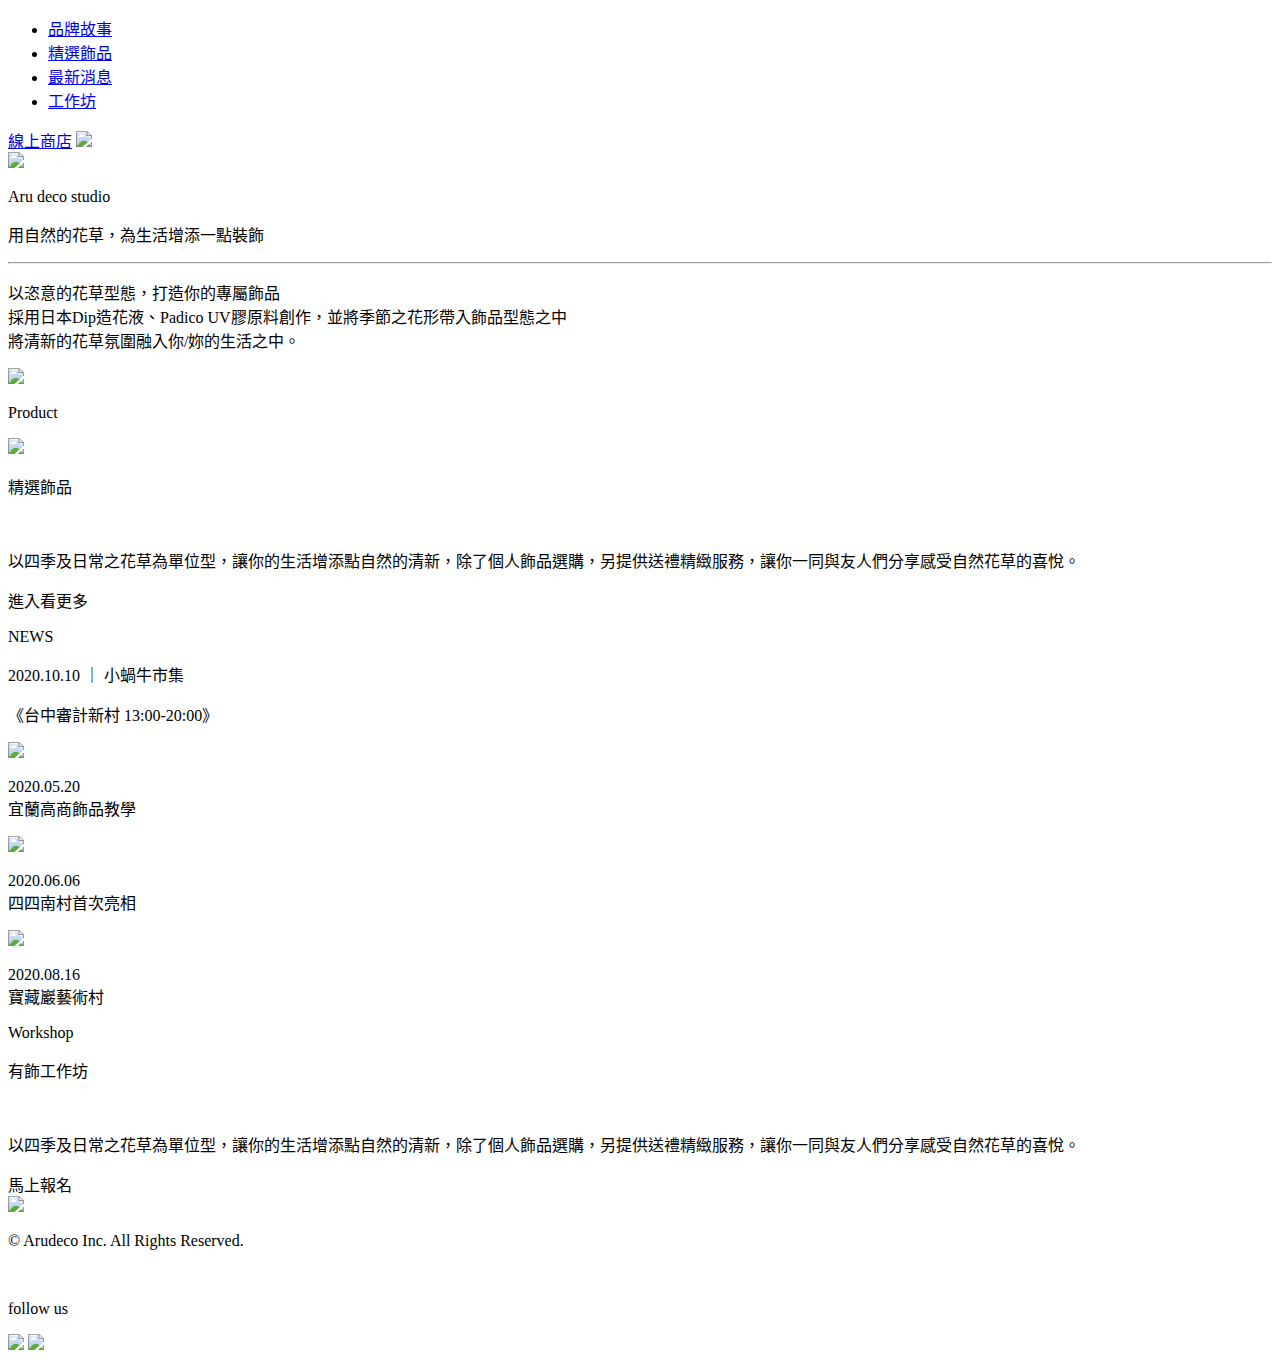
==== index.html @ e55f4a99 "123" ====
<!DOCTYPE html>
<html lang="zh-TW">
<head>
	<meta charset="UTF-8">
	<title>有飾:Arudeco</title>
	<link rel="stylesheet" href="./css/index.css">
</head>
<body>
	<header class="header">
		<div class="parent_block">
		  	<nav class="nav_left">
		        <ul class="nav_list1">
		          <li><a href="./index.html">品牌故事</a></li>
		          <li><a href="#">精選飾品</a></li>
				  <li><a href="./news.html">最新消息</a></li>
		          <li><a href="./workshop.html">工作坊</a></li>  
		        </ul>
		    </nav>

		    <div class="nav2">
		    	<a class="online_shop" href="https://shopee.tw/arudecostudio?categoryId=2580&itemId=5436635589" target="_blank">線上商店</a>

		    	<a href="https://www.instagram.com/aru_deco/?hl=zh-tw" target="_blank" class="ig_logo"><img src="./img/ig_logo.svg"></a>
		    </div>
		</div>

	</header>

	<a href="./index.html" class="logo_img"><img src="./img/logo.svg"></a>


	<main class="container">


		<div class="brandstory">
			<p class="title1">Aru deco studio</p>
			<p class="slogan">用自然的花草，為生活增添一點裝飾</p>
			<hr class="btmline">
			<p class="descript">以恣意的花草型態，打造你的專屬飾品<br>採用日本Dip造花液、Padico UV膠原料創作，並將季節之花形帶入飾品型態之中<br>
			將清新的花草氛圍融入你/妳的生活之中。</p>
		</div>

		<div class="index_img_block">
	    	 <img src="./img/index_img.jpg">
	    </div>


	    <div class="Product">
	        <p class="title2">Product</p>

	        <div class="Product_container">

		        <a href="#" class="Product_img"><img src="./img/Product_img.jpg"></a>
		        
		        <div class="title2_descript">

		        	<div class="title2_descript-1">
			        	<p >精選飾品</p>
			            <img src="./img/titleimg.svg" alt="">
			        </div>

		        	<p class="title2_descript-2">以四季及日常之花草為單位型，讓你的生活增添點自然的清新，除了個人飾品選購，另提供送禮精緻服務，讓你一同與友人們分享感受自然花草的喜悅。</p>
		        	<span class="btn">進入看更多</span>
		        </div>

		    </div>

		</div>

        <div class="NEWS">
	    	<p class="title3">NEWS</p>
	    	<div class="market_info">
	    		<p class="market_info-1">2020.10.10 ｜ 小蝸牛市集</p>
	    		<p class="market_info-2">《台中審計新村  13:00-20:00》</p>
	    	</div>
	    	<div class="card_content">

		    	<div class="card_img1">
		    		<a href="#">
		    			<img src="./img/card_img1.jpg">
		    		</a>
		    		<p>2020.05.20<br>宜蘭高商飾品教學</p>
		    	</div>

		    	<div class="card_img1">
		    		<a href="#">
		    			<img src="./img/card_img2.jpg">
		    		</a>
		    		<p>2020.06.06<br>四四南村首次亮相</p>
		    	</div>

		    	<div class="card_img1">
		    		<a href="#">
		    			<img src="./img/card_img3.jpg">
		    		</a>
		    		<p>2020.08.16<br>寶藏巖藝術村</p>
		    	</div>

		    </div>
	    </div>

	    <div class="Workshop">
	        <p class="title4">Workshop</p>

	        <div class="Workshop_container">

		        <div class="title2_descript">

		        	<div class="title2_descript-1">
			        	<p >有飾工作坊</p>
			            <img src="./img/titleimg.svg" alt="">
			        </div>

		        	<p class="title2_descript-2">以四季及日常之花草為單位型，讓你的生活增添點自然的清新，除了個人飾品選購，另提供送禮精緻服務，讓你一同與友人們分享感受自然花草的喜悅。</p>
		        	<span class="btn">馬上報名</span>
		        </div>

		        <a href="#" class="Workshop_img"><img src="./img/Workshop_img.jpg"></a>

		    </div>

		</div>	 




	</main>
	<footer class="footer">
		<div class="footer_item">
			<p class="cc">© Arudeco Inc. All Rights Reserved.</p>
			<img class="footer_logo" src="./img/footer_logo.svg" alt="">
			<div class="follow_us">
				<p>follow us</p>
	    		<a href="https://www.facebook.com/ARUDECO" target="_blank" class="fb_logo"><img src="./img/facebook.svg"></a>
	    		<a href="https://www.instagram.com/aru_deco/?hl=zh-tw" target="_blank" class="ig_logo"><img src="./img/ig_logo_footer.svg"></a>

			</div>


		</div>

		
	</footer>

	<script src="./js/index.js"></script>	
</body>
</html>
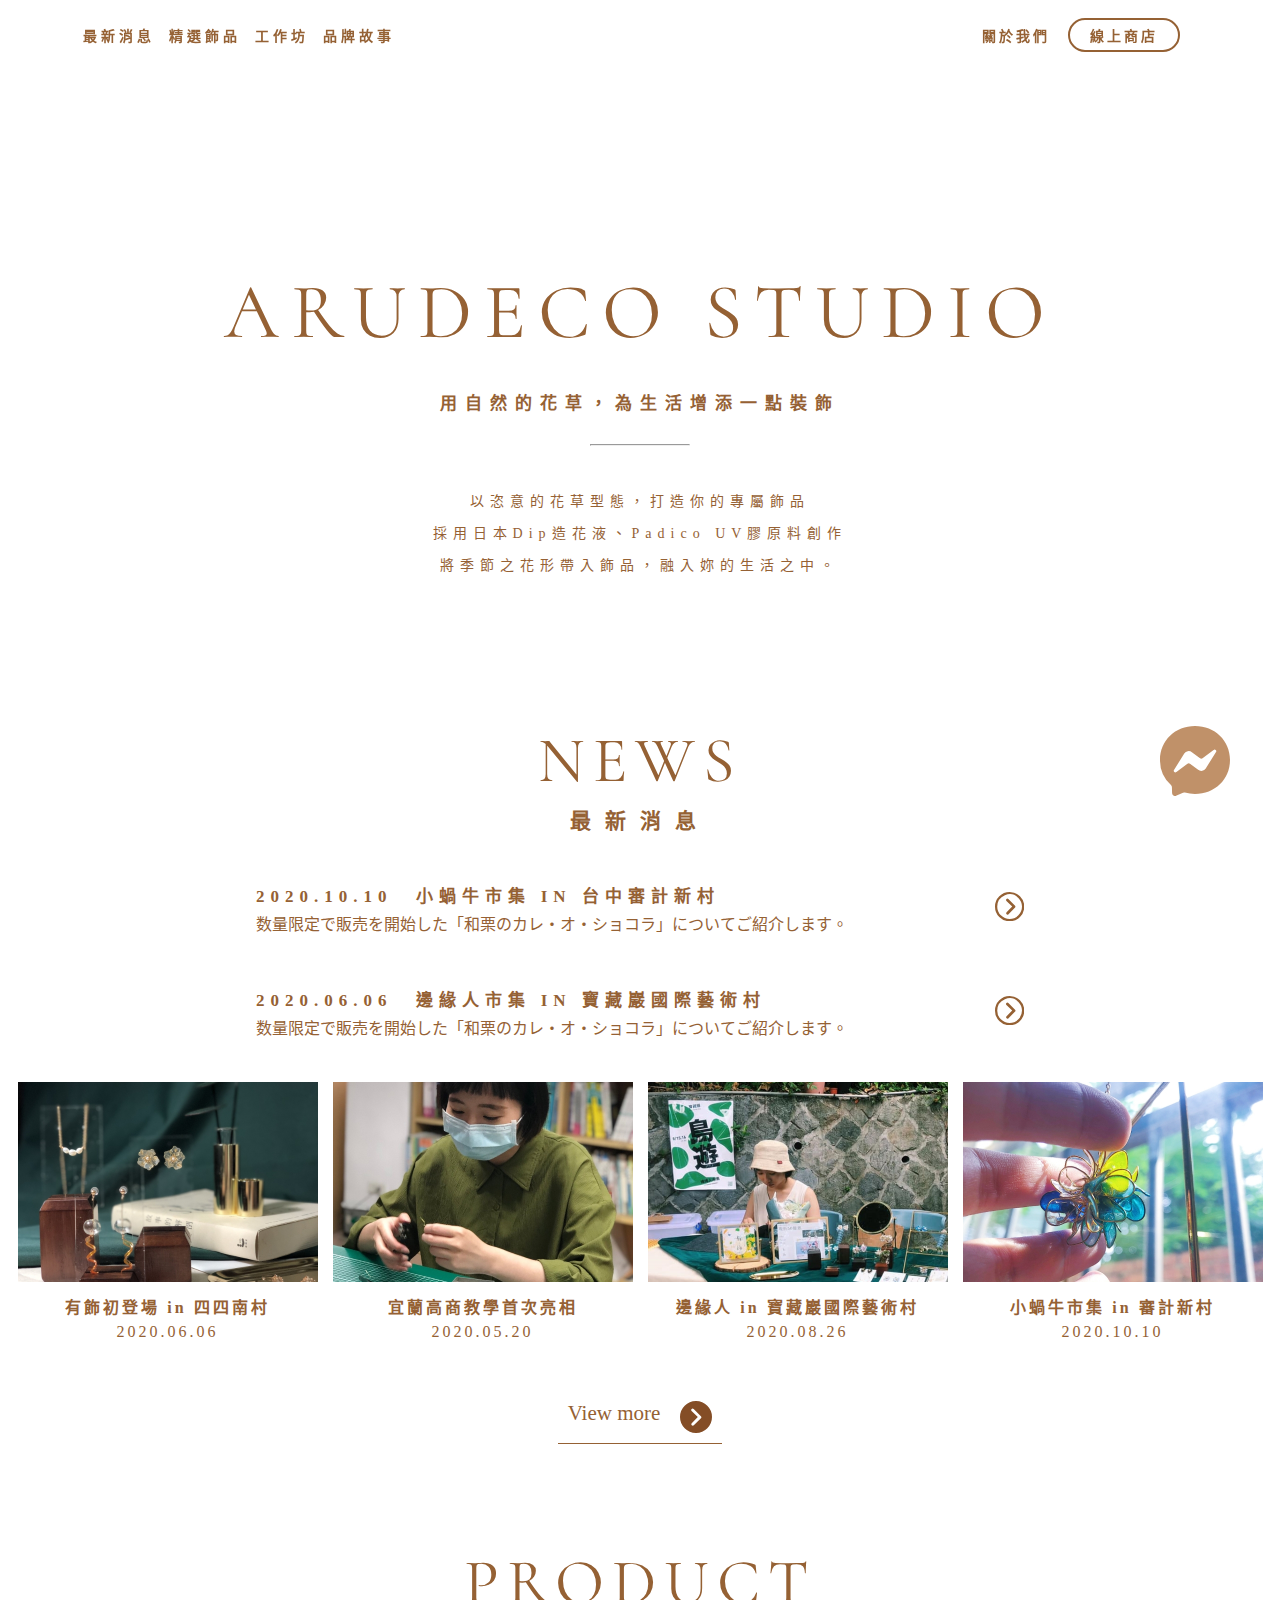
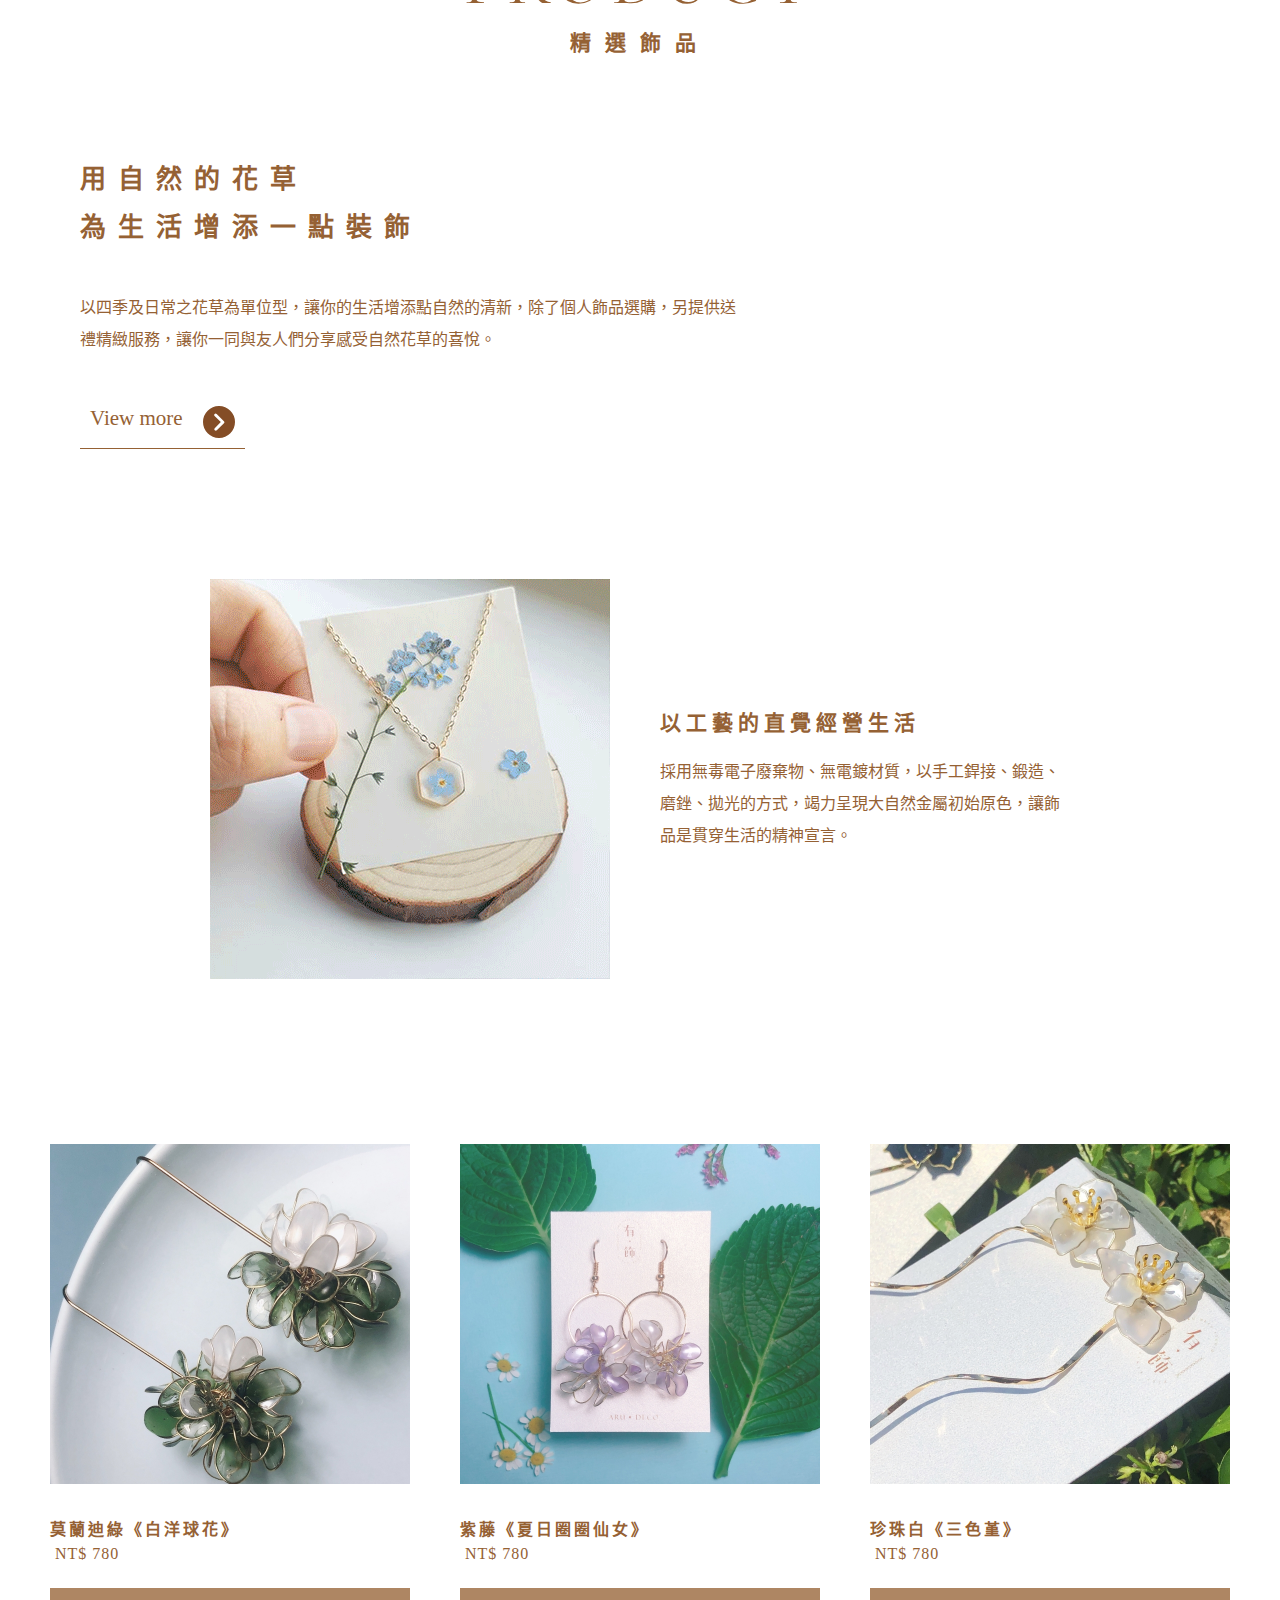
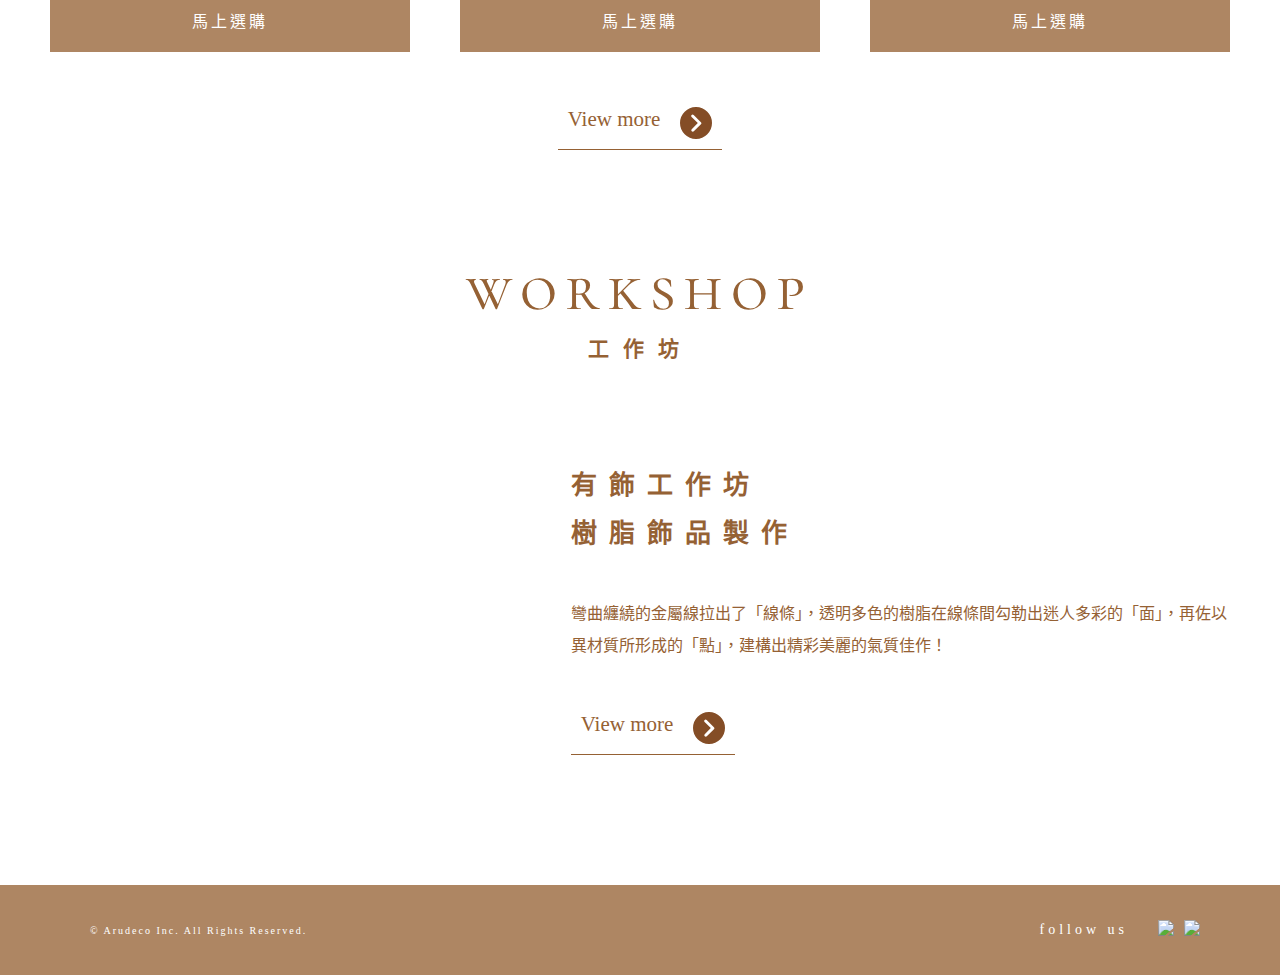
==== commit 229a35a8: "first commit" ====
--- a/index.html
+++ b/index.html
@@ -2,134 +2,272 @@
 <html lang="zh-TW">
 <head>
 	<meta charset="UTF-8">
-	<title>有飾:Arudeco</title>
+	<meta name="viewport" content="width=device-width, initial-scale=1.0">
+	<title>Arudeco: 有飾 / 讓生活多一點裝飾</title>
 	<link rel="stylesheet" href="./css/index.css">
+	<link href="https://fonts.googleapis.com/css2?family=Cormorant+Unicase:wght@400;500&display=swap" rel="stylesheet">
+	<script src="http://ajax.googleapis.com/ajax/libs/jquery/1.10.2/jquery.min.js"></script>
+	<!-- <script src="./js/index.js"></script> -->
 </head>
+
 <body>
 	<header class="header">
-		<div class="parent_block">
-		  	<nav class="nav_left">
-		        <ul class="nav_list1">
-		          <li><a href="./index.html">品牌故事</a></li>
-		          <li><a href="#">精選飾品</a></li>
-				  <li><a href="./news.html">最新消息</a></li>
-		          <li><a href="./workshop.html">工作坊</a></li>  
-		        </ul>
-		    </nav>
-
-		    <div class="nav2">
-		    	<a class="online_shop" href="https://shopee.tw/arudecostudio?categoryId=2580&itemId=5436635589" target="_blank">線上商店</a>
-
-		    	<a href="https://www.instagram.com/aru_deco/?hl=zh-tw" target="_blank" class="ig_logo"><img src="./img/ig_logo.svg"></a>
-		    </div>
-		</div>
+		<nav class="nav_list">
+			<a href="#" class="showmenu">menu</a>
+
+			<ul class="nav_left">
+				<li>
+					<a class="news" href="./html/news.html">最新消息</a>
+				</li>
+
+				<li>
+
+					<div class="jewelry_list">
+						<a href="./html/jewelry.html">精選飾品</a>
+						<ul class="jewelry_list_option">
+							<li><a href="./html/drop_earrings.html">垂墜系列</a></li>
+							<hr>
+							<li><a href="./html/earrings.html">貼耳系列</a></li>
+							<hr>
+							<li><a href="/html/pierce.html">夾式耳環</a></li>	
+						</ul>
+					</div>
+				</li>
+
+				<li>
+					<a class="workshop" href="./html/workshop.html">工作坊</a>
+				</li>
+
+				<li>
+					<a class="brandstory" href="./html/brandstory.html">品牌故事</a>
+				</li>
+			</ul>
+
+			<ul class="menu">
+				<li><a href="./html/news.html">最新消息</a></li>
+				<li><a href="./html/jewelry.html">精選飾品</a></li>
+				<li><a href="./html/workshop.html">工作坊</a></li>
+				<li><a href="./html/brandstory.html">品牌故事</a></li>
+				<li><a href="./html/aboutus.html">關於我們</a></li>
+				<li class="menu_onlineshop"><a class="menu_onlineshop" href="https://shopee.tw/arudecostudio?categoryId=2580&itemId=5436635589">線上商店</a></li>
+			</ul>
+
+			<ul class="nav_right">
+				<li><a class="about_us" href="./html/aboutus.html">關於我們</a></li>
+				<li><a class="online_shop" href="https://shopee.tw/arudecostudio?categoryId=2580&itemId=5436635589">線上商店</a></li>
+				<li><a class="header_ig_logo" href="https://www.instagram.com/aru_deco/?hl=zh-tw"><img src="./img/ig_logo.svg" alt=""></a></li>
+			</ul>
+
+		</nav>
 
 	</header>
 
-	<a href="./index.html" class="logo_img"><img src="./img/logo.svg"></a>
-
-
-	<main class="container">
-
-
-		<div class="brandstory">
-			<p class="title1">Aru deco studio</p>
-			<p class="slogan">用自然的花草，為生活增添一點裝飾</p>
-			<hr class="btmline">
-			<p class="descript">以恣意的花草型態，打造你的專屬飾品<br>採用日本Dip造花液、Padico UV膠原料創作，並將季節之花形帶入飾品型態之中<br>
-			將清新的花草氛圍融入你/妳的生活之中。</p>
-		</div>
-
-		<div class="index_img_block">
-	    	 <img src="./img/index_img.jpg">
-	    </div>
-
-
-	    <div class="Product">
-	        <p class="title2">Product</p>
-
-	        <div class="Product_container">
-
-		        <a href="#" class="Product_img"><img src="./img/Product_img.jpg"></a>
-		        
-		        <div class="title2_descript">
-
-		        	<div class="title2_descript-1">
-			        	<p >精選飾品</p>
-			            <img src="./img/titleimg.svg" alt="">
-			        </div>
-
-		        	<p class="title2_descript-2">以四季及日常之花草為單位型，讓你的生活增添點自然的清新，除了個人飾品選購，另提供送禮精緻服務，讓你一同與友人們分享感受自然花草的喜悅。</p>
-		        	<span class="btn">進入看更多</span>
-		        </div>
-
-		    </div>
-
-		</div>
-
-        <div class="NEWS">
-	    	<p class="title3">NEWS</p>
-	    	<div class="market_info">
-	    		<p class="market_info-1">2020.10.10 ｜ 小蝸牛市集</p>
-	    		<p class="market_info-2">《台中審計新村  13:00-20:00》</p>
-	    	</div>
-	    	<div class="card_content">
-
-		    	<div class="card_img1">
-		    		<a href="#">
-		    			<img src="./img/card_img1.jpg">
-		    		</a>
-		    		<p>2020.05.20<br>宜蘭高商飾品教學</p>
-		    	</div>
-
-		    	<div class="card_img1">
-		    		<a href="#">
-		    			<img src="./img/card_img2.jpg">
-		    		</a>
-		    		<p>2020.06.06<br>四四南村首次亮相</p>
-		    	</div>
-
-		    	<div class="card_img1">
-		    		<a href="#">
-		    			<img src="./img/card_img3.jpg">
-		    		</a>
-		    		<p>2020.08.16<br>寶藏巖藝術村</p>
-		    	</div>
-
-		    </div>
-	    </div>
-
-	    <div class="Workshop">
-	        <p class="title4">Workshop</p>
-
-	        <div class="Workshop_container">
-
-		        <div class="title2_descript">
-
-		        	<div class="title2_descript-1">
-			        	<p >有飾工作坊</p>
-			            <img src="./img/titleimg.svg" alt="">
-			        </div>
-
-		        	<p class="title2_descript-2">以四季及日常之花草為單位型，讓你的生活增添點自然的清新，除了個人飾品選購，另提供送禮精緻服務，讓你一同與友人們分享感受自然花草的喜悅。</p>
-		        	<span class="btn">馬上報名</span>
-		        </div>
-
-		        <a href="#" class="Workshop_img"><img src="./img/Workshop_img.jpg"></a>
-
-		    </div>
-
-		</div>	 
-
-
-
-
+	<a class="index_logo" href="./index.html"><img src="./img/logo.svg" alt=""></a>
+
+	<a class="messenger" href="https://m.me/ARUDECO" target="_blank"><img src="./img/messenger_icon.svg"/></a>
+	
+	<main>
+		<section class="brand_descript">
+			<h2>ARUDECO STUDIO</h2>
+			<h5>用自然的花草，為生活增添一點裝飾</h5>
+			<hr>
+			<p>以恣意的花草型態，打造你的專屬飾品<br>採用日本Dip造花液、Padico UV膠原料創作<br>將季節之花形帶入飾品，融入妳的生活之中。</p>
+			<img src="./img/index_img.jpg" alt="">
+		</section class="news_block">
+
+
+		<section class="news_block">
+			<div class="title_block">
+				<img src="./img/titleimg.svg" alt="">
+				<h2>NEWS</h2>
+				<img src="./img/titleimg.svg" alt="">
+			</div>
+			<h3>最新消息</h3>
+			<div class="news_block_descipt">
+				<div class="text_block">
+					<a href="">
+						<p class="event">2020.10.10&emsp;小蝸牛市集 IN 台中審計新村</p>
+						<p class="description">数量限定で販売を開始した「和栗のカレ・オ・ショコラ」についてご紹介します。</p><a href=""></a>
+					</a>
+				</div>
+				<a href="">
+					<img src="./img/arrow.svg" alt="">
+				</a>
+			</div>
+			<div class="news_block_descipt">
+				<div class="text_block">
+					<a href="">
+						<p class="event">2020.06.06&emsp;邊緣人市集 IN 寶藏巖國際藝術村</p>
+						<p class="description">数量限定で販売を開始した「和栗のカレ・オ・ショコラ」についてご紹介します。</p><a href=""></a>
+					</a>
+				</div>
+				<a href="">
+					<img src="./img/arrow.svg" alt="">
+				</a>
+			</div>
+
+			<div class="swiper-wrapper">
+				<div class="card">
+					<a href="">
+						<div class="card_img">
+							<img src="./img/swiper-wrapper-1@2x.jpg" alt="">
+						</div>
+						<p class="card_title">有飾初登場 in 四四南村</p>
+						<p class="date">2020.06.06</p>
+					</a>
+				</div>
+				
+				<div class="card">
+					<a href="">
+						<div class="card_img">
+							<img src="./img/swiper-wrapper-2@2x.jpg" alt="">
+						</div>
+						<p class="card_title">宜蘭高商教學首次亮相</p>
+						<p class="date">2020.05.20</p>
+					</a>
+				</div>
+				
+				<div class="card">
+         			<a href="">
+						<div class="card_img">
+							<img src="./img/swiper-wrapper-3@2x.jpg" alt="">
+						</div>
+						<p class="card_title">邊緣人 in 寶藏巖國際藝術村</p>
+						<p class="date">2020.08.26</p>
+					</a>
+				</div>
+
+				<div class="card">
+					<a href="">     
+						<div class="card_img">
+							<img src="./img/swiper-wrapper-4@2x.jpg" alt="">
+						</div>
+						<p class="card_title">小蝸牛市集 in 審計新村</p>
+						<p class="date">2020.10.10</p>
+					</a> 
+				</div>
+
+			</div>
+
+			<div class="viewmore">
+				<a  href="">View&nbsp;more</a>
+				<img src="./img/arrow – 2.svg" alt="">
+			</div>
+		</section>
+
+		<section class="product_block">
+			<div class="title_block">
+				<img src="./img/titleimg.svg" alt="">
+				<h2>PRODUCT</h2>
+				<img src="./img/titleimg.svg" alt="">
+			</div>
+			<h3>精選飾品</h3>
+			<div class="product_storyblock">
+				<div class="product_storyblock_textblock">
+					<h3>用自然的花草<br>為生活增添一點裝飾</h3>
+					<p>以四季及日常之花草為單位型，讓你的生活增添點自然的清新，除了個人飾品選購，另提供送禮精緻服務，讓你一同與友人們分享感受自然花草的喜悅。</p>
+					<div class="viewmore">
+						<a  href="">View&nbsp;more</a>
+						<img src="./img/arrow – 2.svg" alt="">
+					</div>
+				</div>
+				<img src="./img/product.gif" alt="">
+			</div>
+
+			<div class="product_descript_block">
+				<img src="./img/product2.gif" alt="">
+				<div class="product_descript_textblock">
+					<h3>以工藝的直覺經營生活</h5>
+					<p>採用無毒電子廢棄物、無電鍍材質，以手工銲接、鍛造、磨銼、拋光的方式，竭力呈現大自然金屬初始原色，讓飾品是貫穿生活的精神宣言。</p>
+				</div>
+			</div>
+
+			<div class="product_itemblock">
+				<div class="product_card">
+					<a href="">     
+						<div class="card_img">
+							<img src="./img/product_item-1@2x.jpg" alt="">
+						</div>
+
+						<div class="product_card_description">
+							<p class="card_title">莫蘭迪綠《白洋球花》</p>
+							<p class="date">NT$ 780</p>
+							<p class="buy_it" href="">馬上選購</p>
+						</div>
+
+					</a> 
+				</div>
+
+				<div class="product_card">
+					<a href="">     
+						<div class="card_img">
+							<img src="./img/product_item – 2@2x.jpg" alt="">
+						</div>
+
+						<div class="product_card_description">
+							<p class="card_title">紫藤《夏日圈圈仙女》</p>
+							<p class="date">NT$ 780</p>
+							<p class="buy_it" href="">馬上選購</p>
+						</div>
+
+					</a> 
+				</div>
+
+				<div class="product_card">
+					<a href="">     
+						<div class="card_img">
+							<img src="./img/product_item – 3@2x.jpg" alt="">
+						</div>
+
+						<div class="product_card_description">
+							<p class="card_title">珍珠白《三色堇》</p>
+							<p class="date">NT$ 780</p>
+							<p class="buy_it" href="">馬上選購</p>
+						</div>
+					</a> 
+				</div>
+
+			</div>
+
+			<div class="viewmore">
+				<a  href="">View&nbsp;more</a>
+				<img src="./img/arrow – 2.svg" alt="">
+			</div>	
+
+		</section>
+		<section class="workshop_block">
+			<div class="title_block">
+				<img src="./img/titleimg.svg" alt="">
+				<h2>workshop</h2>
+				<img src="./img/titleimg.svg" alt="">
+			</div>
+			<h3>工作坊</h3>
+
+			<div class="workshop_storyblock">
+				<img src="./img/index_workshop.gif" alt="">
+				<div class="workshop_storyblock_textblock">
+					<h3>有飾工作坊<br>樹脂飾品製作</h3>
+					<p>彎曲纏繞的金屬線拉出了「線條」，透明多色的樹脂在線條間勾勒出迷人多彩的「面」，再佐以異材質所形成的「點」，建構出精彩美麗的氣質佳作！</p>
+					<div class="viewmore">
+						<a  href="">View&nbsp;more</a>
+						<img src="./img/arrow – 2.svg" alt="">
+					</div>
+				</div>
+			</div>
+
+
+		</section>
 	</main>
+    
 	<footer class="footer">
 		<div class="footer_item">
+
 			<p class="cc">© Arudeco Inc. All Rights Reserved.</p>
+
 			<img class="footer_logo" src="./img/footer_logo.svg" alt="">
+
 			<div class="follow_us">
+
 				<p>follow us</p>
 	    		<a href="https://www.facebook.com/ARUDECO" target="_blank" class="fb_logo"><img src="./img/facebook.svg"></a>
 	    		<a href="https://www.instagram.com/aru_deco/?hl=zh-tw" target="_blank" class="ig_logo"><img src="./img/ig_logo_footer.svg"></a>
@@ -137,11 +275,16 @@
 			</div>
 
 
-		</div>
-
-		
 	</footer>
 
-	<script src="./js/index.js"></script>	
+	<script>
+        $(document).ready(function() {
+            $('.showmenu').on('click',  function(e){
+                e.preventDefault();
+                $('body').toggleClass('menu-show');
+            });
+        });
+    </script>
+	
 </body>
 </html>--- a/css/index.css
+++ b/css/index.css
@@ -0,0 +1,754 @@
+@import "./header.css";
+@import "./footer.css";
+
+*{
+    box-sizing: border-box;
+    margin: 0 auto;
+}
+
+main{
+    width: 100%;
+    /* border: 1px solid blue; */
+    text-align: center;
+
+}
+section.brand_descript{
+    /* border: 1px solid red; */
+    width: calc(100%-160px);
+    display: flex;
+    align-items: center;
+    flex-direction: column;
+    margin-top: 170px;
+    color: #956134;
+}
+
+section.brand_descript h2{
+    margin-top: 25px;
+    font-size: 78px;
+    letter-spacing: 12px;
+    font-family: 'Cormorant Unicase', serif;
+    font-weight: initial;
+    text-align: center;
+}
+
+section.brand_descript > img{
+    /* border: 1px solid blue; */
+    width: calc(100%-160px);
+    max-width: 100%;
+}
+
+section.brand_descript h5{
+    padding: 30px 5px;
+    letter-spacing: 8px;
+    font-size: 17px;
+    font-weight: bold;
+}
+
+section.brand_descript hr{
+    width: 100px;
+}
+
+section.brand_descript p{
+    text-align: center;
+    margin-top: 40px;
+    line-height: 2rem;
+    font-size: 14px;
+    letter-spacing: 6px;
+    padding-bottom: 40px;
+}
+
+/* 最新消息區 -------------------------------------------*/
+section.news_block{
+    /* border: 2px solid red; */
+    margin-top: 100px;
+    color: #956134;
+}
+
+.title_block{
+    /* border: 2px solid purple; */
+    display: flex;
+    justify-content: center;
+    color: #956134;
+    
+}
+
+.title_block h2{
+    font-size: 64px;
+    letter-spacing: 8px;
+    font-family: 'Cormorant Unicase', serif;
+    font-weight: initial;
+    margin: 0 25px 0;
+}
+
+.title_block img{
+    margin: 0px;
+}
+/* 消息事件區域------------ */
+section.news_block h3{
+    font-size: 21px;
+    letter-spacing: 14px;
+    margin: 5px 0 25px;
+}
+
+section.news_block div.news_block_descipt{
+    width: 60%;
+    display: flex;
+    align-items: center;
+    padding: 24px 0;
+}
+
+section.news_block div.news_block_descipt:hover{
+    opacity: 0.75;
+    padding-left: 20px;
+}
+
+section.news_block div.news_block_descipt a{
+    text-decoration: none;
+    color: #956134;
+    line-height: 28px;
+}
+
+section.news_block div.news_block_descipt a img{
+    margin-left: 20px;
+}
+/* 消息事件區域--文字 */
+section.news_block div.news_block_descipt .text_block{
+    text-align: left;
+    flex: 1;
+    min-width: 0;
+}
+
+section.news_block div.news_block_descipt .text_block:hover{
+    border-bottom: 1px solid #956134;
+    /* transition: all 1s ease-in-out; */
+}
+
+section.news_block div.news_block_descipt .text_block a > p.event{
+    font-size: 17px;
+    font-weight: bold;
+    letter-spacing: 6px;
+
+    /* 文字超出範圍 */
+    text-overflow: ellipsis;
+    overflow: hidden;
+    white-space: nowrap;
+}
+
+section.news_block div.news_block_descipt .text_block a > p.description{
+
+    /* 文字超出範圍 */
+    text-overflow: ellipsis;
+    overflow: hidden;
+    white-space: nowrap;
+}
+
+
+
+
+/* 最新消息卡片區域 */
+section.news_block .swiper-wrapper{
+    /* border: 1px solid red; */
+    display: flex;
+    justify-content: center;
+    /* flex-wrap: wrap; */
+}
+
+.swiper-wrapper .card{
+    /* border: 1px solid blue; */
+    width: 300px;
+    margin: 15px 0;
+    margin-right: 15px;
+}
+
+.swiper-wrapper .card:nth-child(4n){
+    margin-right: 0px;
+}
+
+.swiper-wrapper .card a{
+    text-decoration: none;
+    color: #956134;
+}
+
+.swiper-wrapper .card .card_img{
+    /* border: 1px solid blue; */
+    overflow: hidden;
+} 
+
+.swiper-wrapper .card .card_img img{
+    overflow: hidden;
+    max-width: 100%;
+    transform:scale(1,1);
+    transition: all 1s ease-in-out;
+}
+
+.swiper-wrapper .card .card_img img:hover{
+    transform:scale(1.2,1.2);
+    opacity: 0.8;
+    transition: opacity 1s;
+}
+
+.swiper-wrapper .card p.card_title{
+    font-weight: bold;
+    letter-spacing: 3px;
+    padding: 8px 0 0;
+
+    /* 文字超出範圍 */
+    text-overflow: ellipsis;
+    overflow: hidden;
+    white-space: nowrap;
+    
+}
+
+.swiper-wrapper .card p.date{
+    letter-spacing: 3px;
+    padding: 5px;
+
+    /* 文字超出範圍 */
+    text-overflow: ellipsis;
+    overflow: hidden;
+    white-space: nowrap;
+}
+
+.viewmore {
+    border-bottom: 1px solid #956134;
+    display: inline-flex;
+    justify-content: center;
+    margin-top: 30px;
+    padding: 10px;
+}
+
+.viewmore:hover{
+    opacity: 0.8;
+}
+
+.viewmore a {
+    text-decoration: none;
+    color: #956134;
+    font-family: 微軟正黑體;
+    font-size: 21px;
+    margin: 0;
+}
+
+.viewmore img{
+    margin: 0;
+    margin-left: 20px;
+}
+
+
+/* 精選飾品區域--------------------------------------------------- */
+section.product_block{
+    /* border: 2px solid red; */
+    margin-top: 100px;
+    color: #956134;
+}
+
+section.product_block h3{
+    /* border: 2px solid red; */
+    font-size: 21px;
+    letter-spacing: 14px;
+    margin: 5px 0 50px;
+}
+
+div.product_storyblock{
+    /* border: 2px solid red; */
+    display: flex;
+    align-items: center;
+    justify-content: space-between;
+    margin: 50px 0 80px;
+}
+
+div.product_storyblock_textblock{
+    /* border: 2px solid purple; */
+    margin: 0;
+    padding: 50px 50px 50px 80px;
+    text-align: left;
+}
+
+div.product_storyblock_textblock h3{
+    font-size: 28px;
+    letter-spacing: 16px;
+    line-height: 3rem;
+    margin: 0;
+}
+
+div.product_storyblock_textblock > a{
+    text-decoration: none;
+    border: 1px solid #956134;
+    font-size: 14px;
+}
+
+div.product_storyblock img{
+    width: 60%;
+    margin: 0;
+}
+
+
+div.product_storyblock_textblock p{
+    margin: 40px 0px 40px;
+    line-height: 2rem;
+
+    /* 文字超出範圍 */
+    /* text-overflow: ellipsis;
+    overflow: hidden;
+    white-space: nowrap; */
+    
+}
+
+div.product_storyblock_textblock div.viewmore{
+    margin: 0;
+} 
+
+div.product_storyblock_textblock div.viewmore a{ 
+    margin-right: 20px; 
+}
+
+/* 飾品製作描述區 -----------------------------------------*/
+
+section.product_block .product_descript_block{
+    width: 80%;
+    /* border: 1px solid blue; */
+    display: flex;
+    align-items: center;
+    justify-content: center;
+    margin-bottom: 150px;
+}
+
+section.product_block .product_descript_block img{
+    max-width: 100%;
+    margin: 0;
+    margin-right: 50px;
+}
+
+section.product_block .product_descript_textblock{
+    /* border: 1px solid red; */
+    text-align: left;
+    width: 30%;
+    margin: 0;
+}
+
+section.product_block .product_descript_textblock h3{
+    letter-spacing: 5px;
+    margin: 0;
+}
+
+section.product_block .product_descript_textblock p{
+    line-height: 2rem;
+    margin-top: 20px;
+}
+
+
+/* 精選飾品卡片區--------------------------------- */
+section.product_block .product_itemblock{
+    /* border: 1px solid red; */
+    display: flex;
+    margin: auto;
+    align-items: center;
+    justify-content: center;
+    width: 95%;
+}
+
+.product_itemblock .product_card{
+    /* border: 1px solid blue; */
+    width: 360px;
+    margin: 15px 0;
+    margin-right: 50px;
+}
+.product_itemblock .product_card:last-child{
+    margin-right: 0;
+}
+
+.product_itemblock .product_card:nth-child(4n){
+    margin-right: 0px;
+}
+
+.product_itemblock .product_card a{
+    text-decoration: none;
+    color: #956134;
+}
+
+.product_itemblock .product_card .card_img{
+    overflow: hidden;
+}
+
+.product_itemblock .product_card a img{
+    overflow: hidden;
+    max-width: 100%;
+    transform:scale(1,1);
+    transition: all 1s ease-in-out;
+}
+
+.product_itemblock .product_card a img:hover{
+    transform:scale(1.2,1.2);
+    opacity: 0.8;
+    transition: opacity 1s;
+}
+
+.product_card_description{
+    text-align: left;
+}
+
+.product_card_description  > p.card_title{
+    font-weight: bold;
+    letter-spacing: 3px;
+    padding: 8px 0 0;
+    margin-top: 20px;
+}
+
+
+
+.product_card_description > p.date{
+    letter-spacing: 1px;
+    padding: 5px;
+}
+
+.product_card_description > p.buy_it{
+    color: white;
+    font-weight: 8px;
+    letter-spacing: 3px;
+    padding: 20px 32px;
+    background-color: #AE8663;
+    margin-top: 20px;
+    text-align: center;
+}
+
+.product_card_description > p.buy_it:hover{
+    opacity: 0.8;
+}
+
+
+
+/* 工作坊區 -------------------------------------------*/
+section.workshop_block{
+    margin-top: 100px;
+    color: #956134;
+}
+
+
+section.workshop_block h3{
+    font-size: 21px;
+    letter-spacing: 14px;
+    margin: 5px 0 25px;
+}
+
+
+div.workshop_storyblock{
+    display: flex;
+    align-items: center;
+    justify-content: space-between;
+    margin: 50px 0 80px;
+}
+
+div.workshop_storyblock img{
+    width: 60%;
+    margin: 0;
+}
+
+
+div.workshop_storyblock_textblock{
+    margin: 0;
+    padding: 50px 50px 50px 80px;
+    text-align: left;
+}
+
+div.workshop_storyblock_textblock h3{
+    font-size: 28px;
+    letter-spacing: 16px;
+    line-height: 3rem;
+    margin: 0;
+}
+
+div.workshop_storyblock_textblock > a{
+    text-decoration: none;
+    border: 1px solid #956134;
+    font-size: 14px;
+}
+
+div.workshop_storyblock_textblock img{
+    width: 60%;
+    margin: 0;
+}
+
+
+div.workshop_storyblock_textblock p{
+    margin: 40px 0px 40px;
+    line-height: 2rem;
+
+    /* 文字超出範圍 */
+    /* text-overflow: ellipsis;
+    overflow: hidden;
+    white-space: nowrap; */   
+}
+
+div.workshop_storyblock_textblock div.viewmore{
+    margin: 0;
+
+} 
+
+div.workshop_storyblock_textblock div.viewmore a{ 
+    margin-right: 20px; 
+}
+
+
+
+@media (min-width: 1200px) and (max-width: 1332px){
+    div.product_storyblock_textblock h3{
+        font-size: 26px;
+        letter-spacing: 12px;
+    }
+
+    section.product_block .product_descript_textblock{
+        width: 40%;
+    }
+
+    div.workshop_storyblock_textblock h3{
+        font-size: 26px;
+        letter-spacing: 12px;
+    }
+} 
+
+@media (min-width: 992px) and (max-width: 1199px){
+
+    div.product_storyblock_textblock h3{
+        font-size: 22px;
+        letter-spacing: 6px;
+    }
+
+    section.news_block .swiper-wrapper{
+        /* border: 1px solid red; */
+        width: 80%;
+        flex-wrap: wrap;        
+    }
+
+    div.product_storyblock_textblock{
+        padding: 0 30px 0 50px;
+
+    }
+
+    div.product_storyblock_textblock p{
+        margin: 20px 0px 20px;
+        line-height: 28px;
+        font-size: 14px;
+    }
+
+    section.product_block .product_descript_textblock{
+        width: 40%;
+    }
+
+    section.product_block .product_descript_textblock p{
+        font-size: 14px;
+    }
+
+    section.product_block .product_itemblock{
+        width: 90%;
+    }
+
+    div.workshop_storyblock_textblock {
+        padding: 35px;
+    }
+
+    div.workshop_storyblock_textblock h3{
+        font-size: 22px;
+        letter-spacing: 6px;
+        line-height: 36px;
+    } 
+
+    div.workshop_storyblock_textblock p{
+        margin: 25px 0 25px 0;
+    }
+}
+
+
+
+@media (min-width: 768px) and (max-width: 991px){
+
+    section.product_block h3{
+        font-size: 20px;
+        letter-spacing: 4px;
+        line-height: 32px;
+        
+    }
+
+    section.news_block .swiper-wrapper{
+        /* border: 1px solid red; */
+        width: 85%;
+        flex-wrap: wrap;        
+    }
+
+    .swiper-wrapper .card .card_img img{
+        /* width: 200px; */
+    }
+    
+    div.product_storyblock_textblock{
+        padding: 0 30px 0 40px;
+
+    }
+
+    div.product_storyblock_textblock p{
+        padding: 0;
+        margin: 15px 0px 15px;
+        line-height: 24px;
+        font-size: 13px;
+    }
+
+    section.product_block .product_descript_block{
+        width: 90%;
+    }
+
+    section.product_block .product_descript_block img{
+        margin-right: 40px;
+    }
+
+    section.product_block .product_descript_textblock{
+        width: 60%;
+    }
+
+    section.product_block .product_descript_textblock h3{
+        font-size: 18px;
+    }
+
+    section.product_block .product_descript_textblock p{
+        margin: 15px 0px 15px;
+        line-height: 24px;
+        font-size: 13px;
+
+    }
+
+    div.viewmore{
+        padding: 5px;
+
+    }
+
+    div.viewmore a{
+        font-size: 18px;
+    }
+
+    div.viewmore img{
+        width: 70%;
+    }
+
+    .product_card_description > p.buy_it {
+        color: white;
+        letter-spacing: 3px;
+        padding: 15px 28px;
+    }
+
+    div.workshop_storyblock_textblock {
+        padding: 35px;
+    }
+
+    div.workshop_storyblock_textblock h3{
+        font-size: 20px;
+        letter-spacing: 4px;
+        line-height: 32px;
+    } 
+
+    div.workshop_storyblock_textblock p{
+        padding: 0;
+        margin: 15px 0px 15px;
+        line-height: 24px;
+        font-size: 13px;
+    }
+    
+
+
+}
+
+
+@media (max-width: 768px){
+    .title_block img{
+        display: none;
+    }
+
+    section.news_block div.news_block_descipt{
+        width: 85%;
+    }
+
+    section.news_block div.news_block_descipt .text_block a > p.event{
+        font-size: 16px;
+        letter-spacing: 2px;
+    }
+
+    section.news_block .swiper-wrapper{
+        flex-direction: column;
+    }
+
+    .swiper-wrapper .card{
+        width: 100%;
+    }
+
+    /* 精選飾品區//////////////////////////////////////// */
+    div.product_storyblock{
+        flex-direction: column-reverse;
+    }
+
+    div.product_storyblock img{
+        width: 100%;
+    }
+
+    div.product_storyblock_textblock{
+        text-align: center;
+    }
+
+    div.product_storyblock_textblock p{
+        margin: 40px 15px 40px 15px;
+    }
+
+    div.product_storyblock_textblock h3{
+        font-size: 18px;
+        letter-spacing: 5px;
+        margin-top: 50px;
+        line-height: 2rem;
+    }
+
+    /* 飾品製作描述區 -----------------------------------------*/
+
+    section.product_block .product_descript_block{
+        flex-direction: column;
+        margin: 0 auto;
+    }
+
+    
+    section.product_block .product_descript_textblock{
+        text-align: center;
+        width: 80%;
+        margin: 50px 0 50px 0;
+    }
+
+    /* 精選飾品卡片區--------------------------------- */
+    section.product_block .product_itemblock{
+        flex-direction: column;
+        margin: 0 auto;
+        justify-content: initial
+    }
+
+    .product_itemblock .product_card {
+        margin-right: initial;
+    }
+
+ 
+
+    /* 工作坊區//////////////////////////////////////// */
+    div.workshop_storyblock{
+        flex-direction: column;
+    }
+
+    div.workshop_storyblock img{
+        width: 100%;
+    }
+
+    div.workshop_storyblock_textblock{
+        padding: 50px 20px 50px 20px;
+        text-align: center;
+    }
+
+    
+
+
+
+
+ 
+
+}
+
+
+
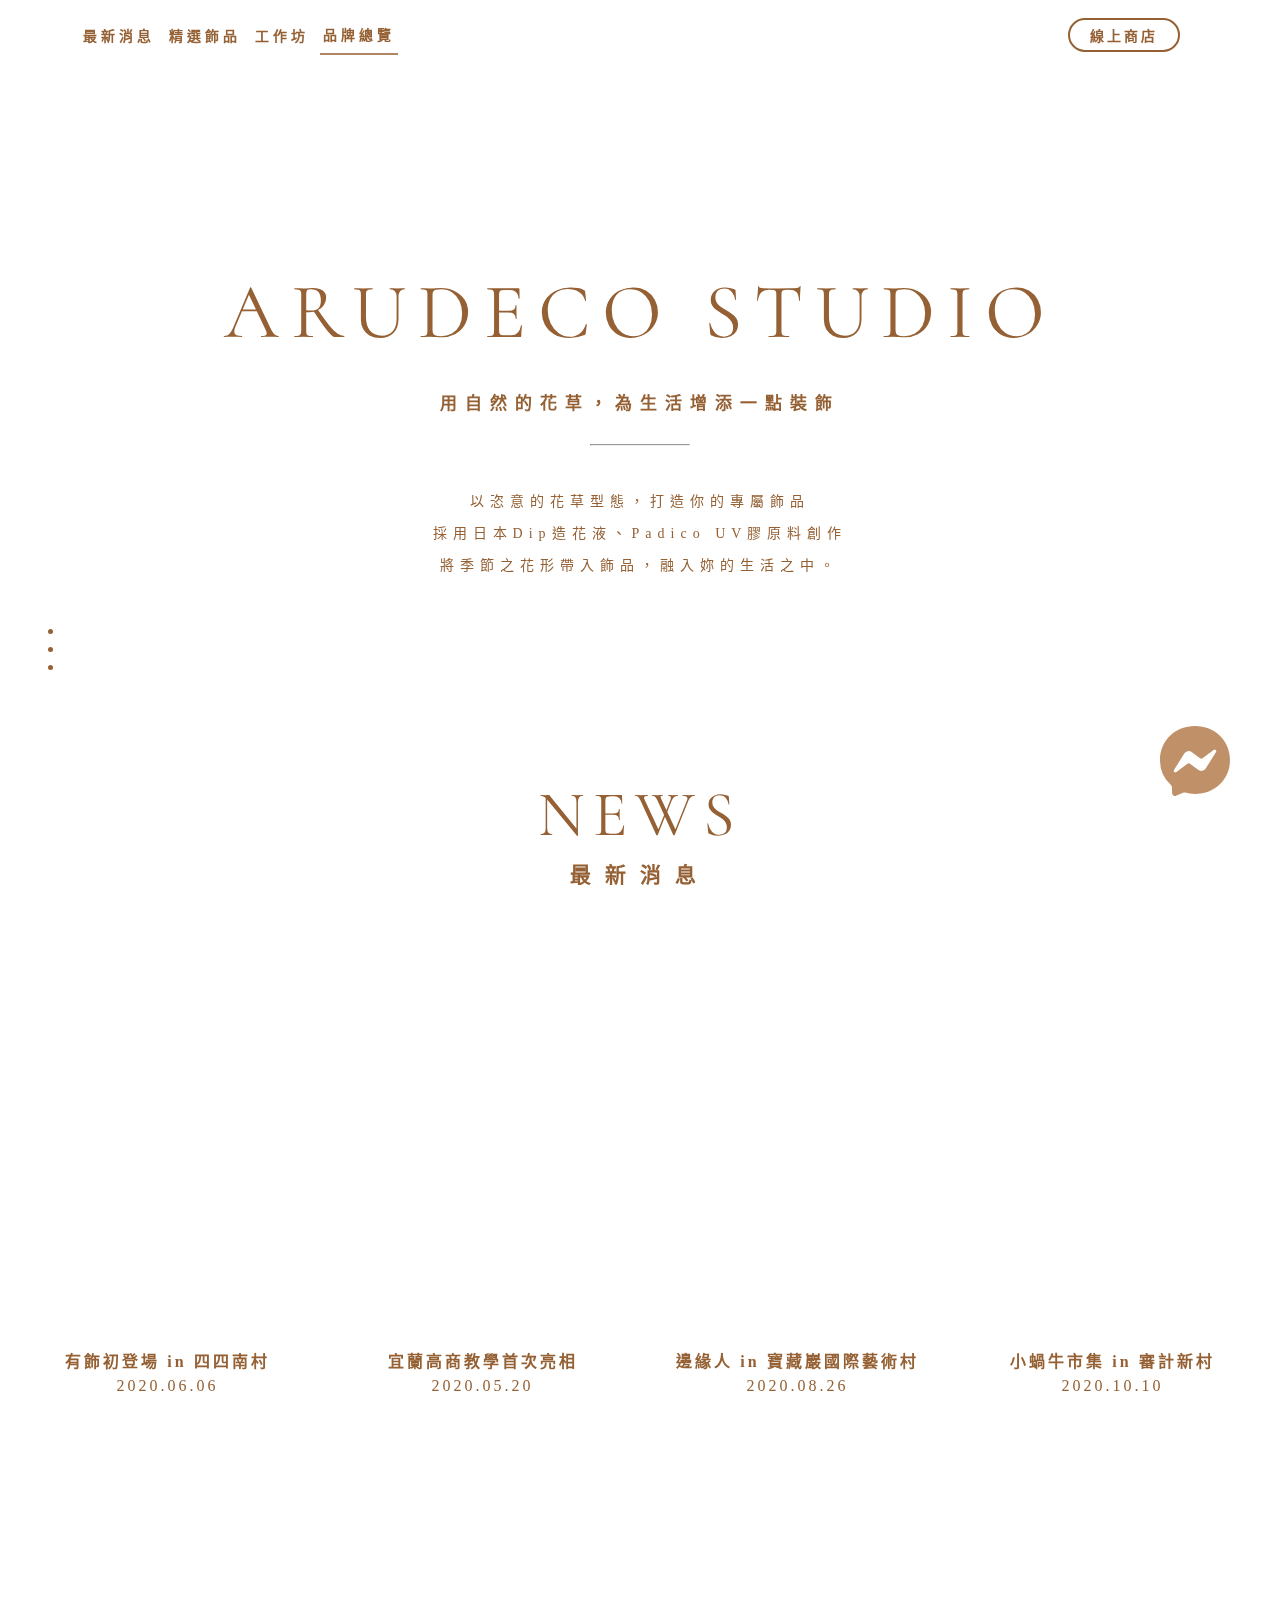
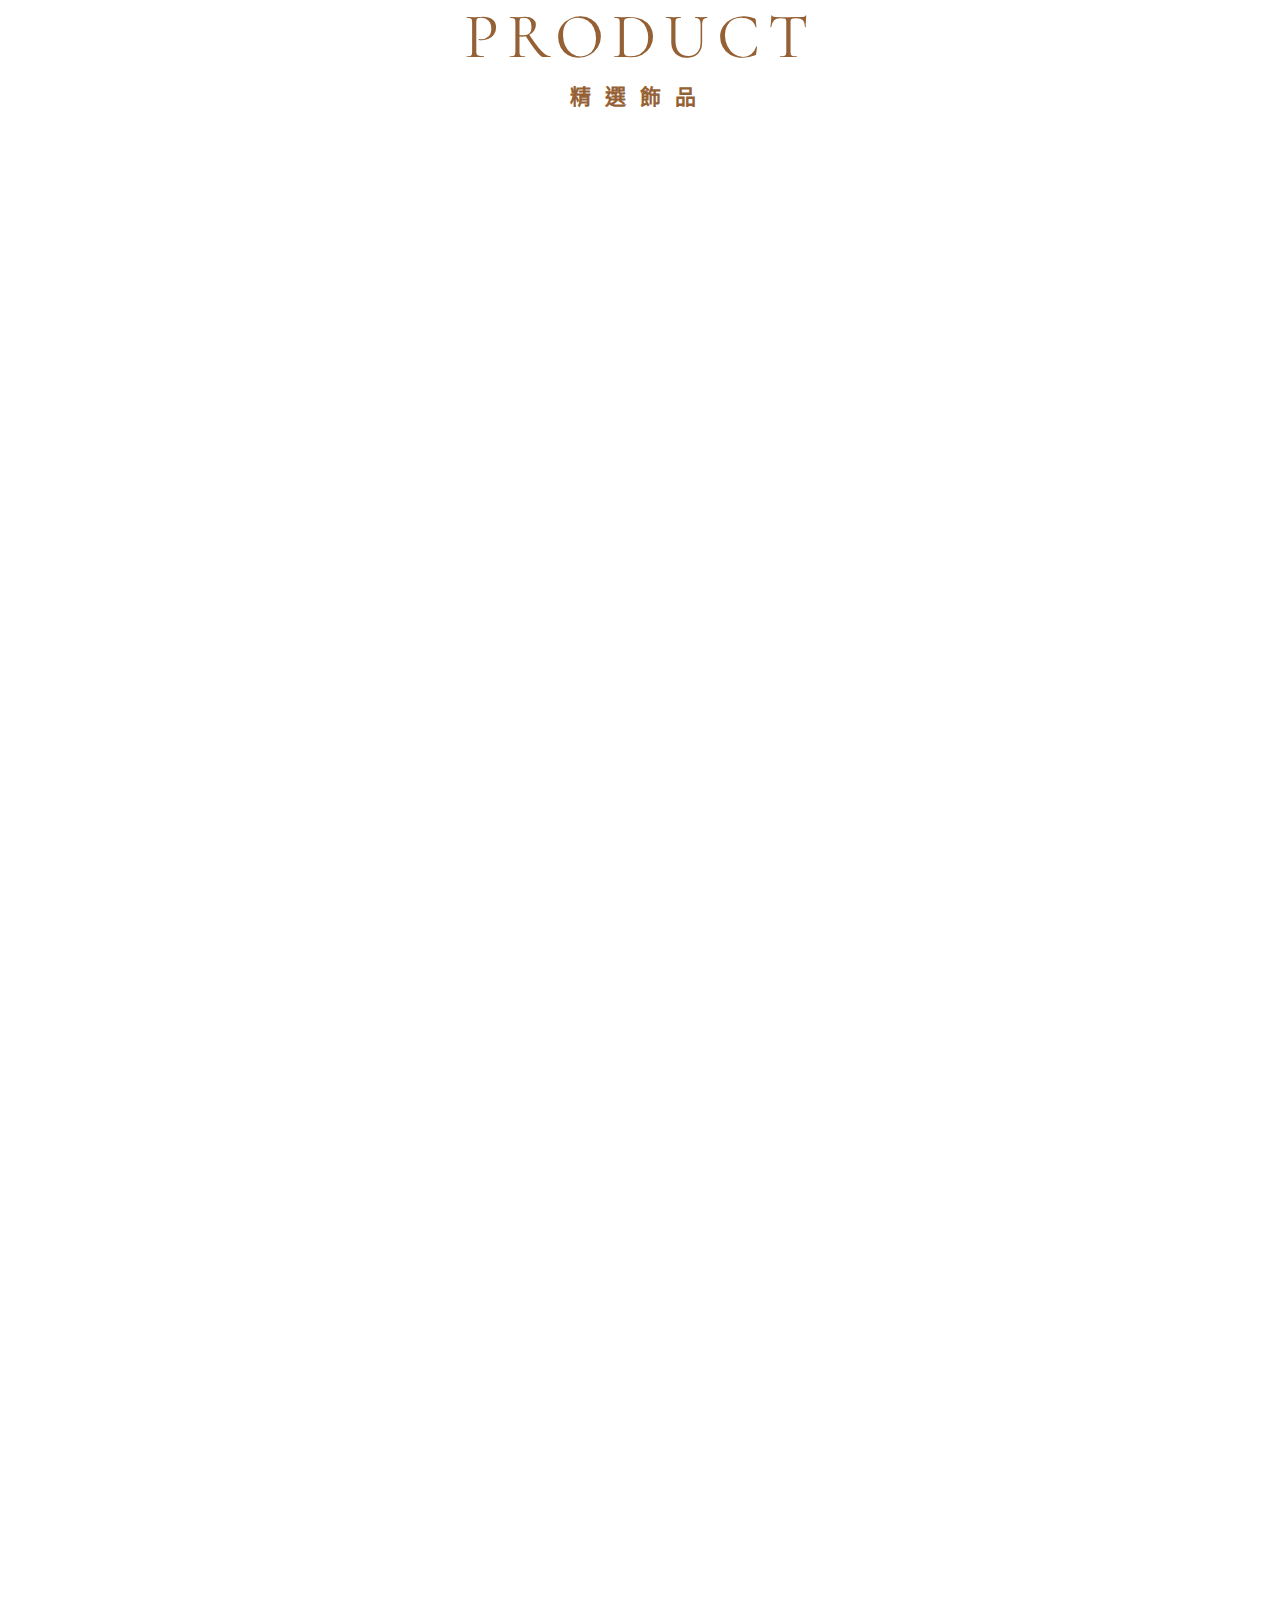
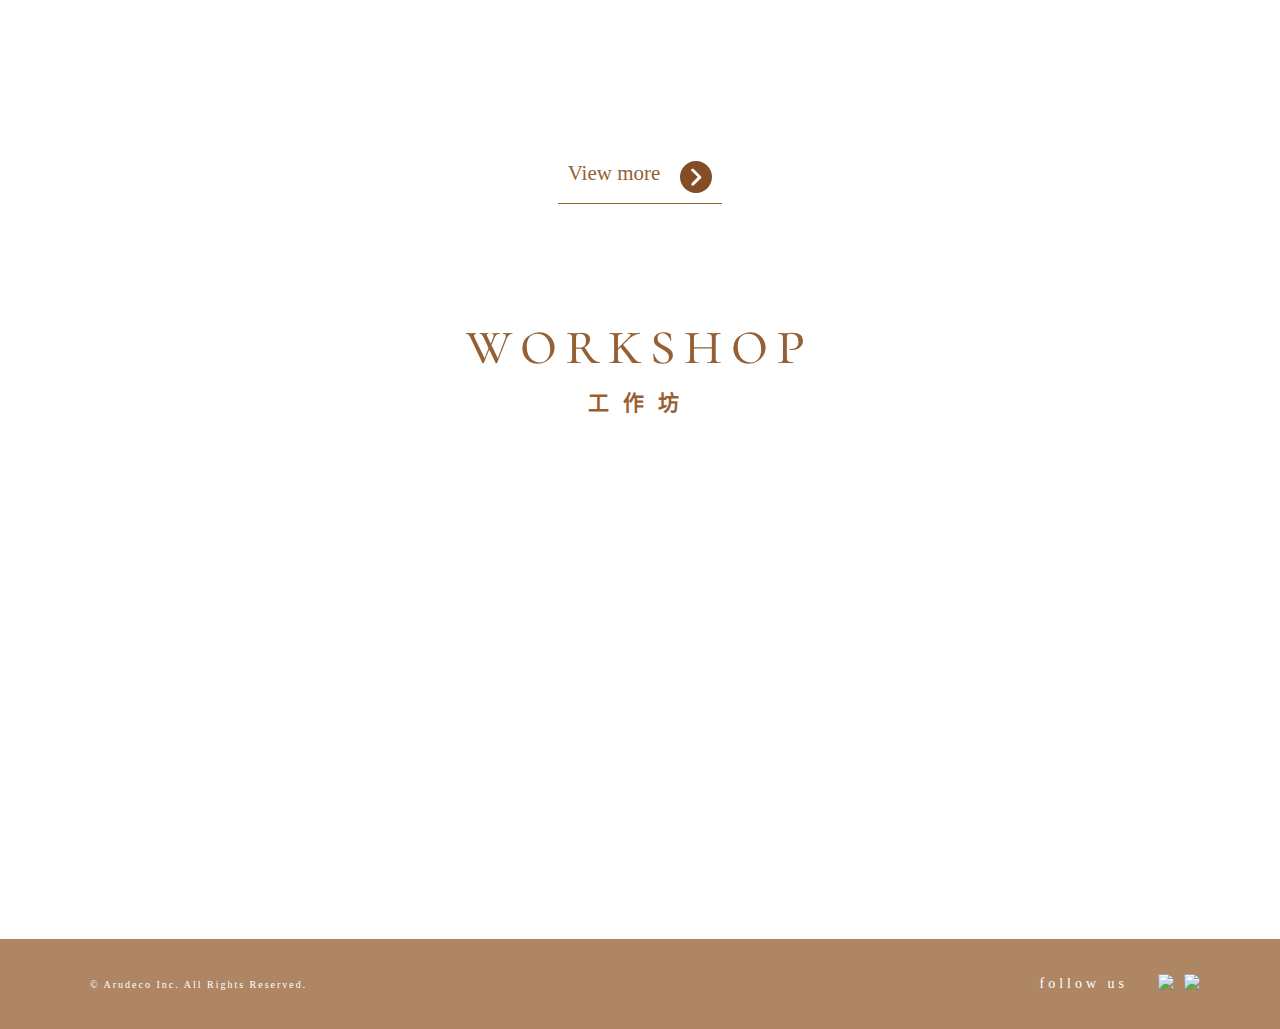
==== commit 92d0f1ce: "最新消息差一 頁" ====
--- a/index.html
+++ b/index.html
@@ -7,7 +7,10 @@
 	<link rel="stylesheet" href="./css/index.css">
 	<link href="https://fonts.googleapis.com/css2?family=Cormorant+Unicase:wght@400;500&display=swap" rel="stylesheet">
 	<script src="http://ajax.googleapis.com/ajax/libs/jquery/1.10.2/jquery.min.js"></script>
-	<!-- <script src="./js/index.js"></script> -->
+	<link rel="stylesheet" href="./css/slick.css">
+	<link rel="stylesheet" href="./css/slick-theme.css">
+	<link href="https://unpkg.com/aos@2.3.1/dist/aos.css" rel="stylesheet">
+	<script src="https://unpkg.com/aos@2.3.1/dist/aos.js"></script>
 </head>
 
 <body>
@@ -25,7 +28,7 @@
 					<div class="jewelry_list">
 						<a href="./html/jewelry.html">精選飾品</a>
 						<ul class="jewelry_list_option">
-							<li><a href="./html/drop_earrings.html">垂墜系列</a></li>
+							<li><a href="./jewelry.html">垂墜系列</a></li>
 							<hr>
 							<li><a href="./html/earrings.html">貼耳系列</a></li>
 							<hr>
@@ -39,7 +42,7 @@
 				</li>
 
 				<li>
-					<a class="brandstory" href="./html/brandstory.html">品牌故事</a>
+					<a class="brandstory" href="./index.html">品牌總覽</a>
 				</li>
 			</ul>
 
@@ -47,13 +50,11 @@
 				<li><a href="./html/news.html">最新消息</a></li>
 				<li><a href="./html/jewelry.html">精選飾品</a></li>
 				<li><a href="./html/workshop.html">工作坊</a></li>
-				<li><a href="./html/brandstory.html">品牌故事</a></li>
-				<li><a href="./html/aboutus.html">關於我們</a></li>
+				<li><a href="./index.html">品牌總覽</a></li>
 				<li class="menu_onlineshop"><a class="menu_onlineshop" href="https://shopee.tw/arudecostudio?categoryId=2580&itemId=5436635589">線上商店</a></li>
 			</ul>
 
 			<ul class="nav_right">
-				<li><a class="about_us" href="./html/aboutus.html">關於我們</a></li>
 				<li><a class="online_shop" href="https://shopee.tw/arudecostudio?categoryId=2580&itemId=5436635589">線上商店</a></li>
 				<li><a class="header_ig_logo" href="https://www.instagram.com/aru_deco/?hl=zh-tw"><img src="./img/ig_logo.svg" alt=""></a></li>
 			</ul>
@@ -62,54 +63,60 @@
 
 	</header>
 
-	<a class="index_logo" href="./index.html"><img src="./img/logo.svg" alt=""></a>
+	<a class="index_logo"  href="./index.html"><img src="./img/logo.svg" alt=""></a>
 
 	<a class="messenger" href="https://m.me/ARUDECO" target="_blank"><img src="./img/messenger_icon.svg"/></a>
 	
 	<main>
 		<section class="brand_descript">
-			<h2>ARUDECO STUDIO</h2>
-			<h5>用自然的花草，為生活增添一點裝飾</h5>
-			<hr>
-			<p>以恣意的花草型態，打造你的專屬飾品<br>採用日本Dip造花液、Padico UV膠原料創作<br>將季節之花形帶入飾品，融入妳的生活之中。</p>
-			<img src="./img/index_img.jpg" alt="">
+			<h2 data-aos="flip-up">ARUDECO STUDIO</h2>
+			<h5 data-aos="fade-up">用自然的花草，為生活增添一點裝飾</h5>
+			<hr data-aos="fade-up">
+			<p data-aos="fade-up">以恣意的花草型態，打造你的專屬飾品<br>採用日本Dip造花液、Padico UV膠原料創作<br>將季節之花形帶入飾品，融入妳的生活之中。</p>
+
+			<ul class="banner_img">
+				<li><img src="./img/index_img.jpg" alt=""></li>
+				<li><img src="http://placehold.it/1360x620" alt=""></li>
+				<li><img src="http://placehold.it/1360x620" alt=""></li>
+			</ul>
+
 		</section class="news_block">
 
 
-		<section class="news_block">
+		<section class="news_block" data-aos="fade-down">
 			<div class="title_block">
 				<img src="./img/titleimg.svg" alt="">
 				<h2>NEWS</h2>
 				<img src="./img/titleimg.svg" alt="">
 			</div>
 			<h3>最新消息</h3>
-			<div class="news_block_descipt">
+			<div class="news_block_descipt" data-aos="fade-right">
 				<div class="text_block">
-					<a href="">
+					<a href="./html/news_article-1">
 						<p class="event">2020.10.10&emsp;小蝸牛市集 IN 台中審計新村</p>
 						<p class="description">数量限定で販売を開始した「和栗のカレ・オ・ショコラ」についてご紹介します。</p><a href=""></a>
 					</a>
 				</div>
-				<a href="">
+				<a href="./html/news_article-1">
 					<img src="./img/arrow.svg" alt="">
 				</a>
 			</div>
-			<div class="news_block_descipt">
+			<div class="news_block_descipt" data-aos="fade-right">
 				<div class="text_block">
-					<a href="">
+					<a href="./html/news_article-2">
 						<p class="event">2020.06.06&emsp;邊緣人市集 IN 寶藏巖國際藝術村</p>
 						<p class="description">数量限定で販売を開始した「和栗のカレ・オ・ショコラ」についてご紹介します。</p><a href=""></a>
 					</a>
 				</div>
-				<a href="">
+				<a href="./html/news_article-2">
 					<img src="./img/arrow.svg" alt="">
 				</a>
 			</div>
 
 			<div class="swiper-wrapper">
 				<div class="card">
-					<a href="">
-						<div class="card_img">
+					<a href="./html/news_article-2">
+						<div class="card_img" data-aos="zoom-in-up">
 							<img src="./img/swiper-wrapper-1@2x.jpg" alt="">
 						</div>
 						<p class="card_title">有飾初登場 in 四四南村</p>
@@ -118,8 +125,8 @@
 				</div>
 				
 				<div class="card">
-					<a href="">
-						<div class="card_img">
+					<a href="./html/news_article-3">
+						<div class="card_img" data-aos="zoom-in-up">
 							<img src="./img/swiper-wrapper-2@2x.jpg" alt="">
 						</div>
 						<p class="card_title">宜蘭高商教學首次亮相</p>
@@ -128,8 +135,8 @@
 				</div>
 				
 				<div class="card">
-         			<a href="">
-						<div class="card_img">
+         			<a href="./html/news_article-4">
+						<div class="card_img" data-aos="zoom-in-up">
 							<img src="./img/swiper-wrapper-3@2x.jpg" alt="">
 						</div>
 						<p class="card_title">邊緣人 in 寶藏巖國際藝術村</p>
@@ -138,8 +145,8 @@
 				</div>
 
 				<div class="card">
-					<a href="">     
-						<div class="card_img">
+					<a href="./html/news_article-1">     
+						<div class="card_img" data-aos="zoom-in-up">
 							<img src="./img/swiper-wrapper-4@2x.jpg" alt="">
 						</div>
 						<p class="card_title">小蝸牛市集 in 審計新村</p>
@@ -149,8 +156,8 @@
 
 			</div>
 
-			<div class="viewmore">
-				<a  href="">View&nbsp;more</a>
+			<div class="viewmore" data-aos="fade-up">
+				<a  href="./html/news.html">View&nbsp;more</a>
 				<img src="./img/arrow – 2.svg" alt="">
 			</div>
 		</section>
@@ -162,19 +169,19 @@
 				<img src="./img/titleimg.svg" alt="">
 			</div>
 			<h3>精選飾品</h3>
-			<div class="product_storyblock">
+			<div class="product_storyblock" data-aos="zoom-in-right">
 				<div class="product_storyblock_textblock">
 					<h3>用自然的花草<br>為生活增添一點裝飾</h3>
 					<p>以四季及日常之花草為單位型，讓你的生活增添點自然的清新，除了個人飾品選購，另提供送禮精緻服務，讓你一同與友人們分享感受自然花草的喜悅。</p>
 					<div class="viewmore">
-						<a  href="">View&nbsp;more</a>
+						<a  href="./html/jewelry.html">View&nbsp;more</a>
 						<img src="./img/arrow – 2.svg" alt="">
 					</div>
 				</div>
 				<img src="./img/product.gif" alt="">
 			</div>
 
-			<div class="product_descript_block">
+			<div class="product_descript_block" data-aos="fade-left">
 				<img src="./img/product2.gif" alt="">
 				<div class="product_descript_textblock">
 					<h3>以工藝的直覺經營生活</h5>
@@ -183,10 +190,10 @@
 			</div>
 
 			<div class="product_itemblock">
-				<div class="product_card">
+				<div class="product_card" data-aos="fade-down">
 					<a href="">     
 						<div class="card_img">
-							<img src="./img/product_item-1@2x.jpg" alt="">
+							<img src="./img/earrings_item-1 – 1@2x.jpg" alt="">
 						</div>
 
 						<div class="product_card_description">
@@ -198,7 +205,7 @@
 					</a> 
 				</div>
 
-				<div class="product_card">
+				<div class="product_card" data-aos="fade-up">
 					<a href="">     
 						<div class="card_img">
 							<img src="./img/product_item – 2@2x.jpg" alt="">
@@ -213,7 +220,7 @@
 					</a> 
 				</div>
 
-				<div class="product_card">
+				<div class="product_card" data-aos="fade-down">
 					<a href="">     
 						<div class="card_img">
 							<img src="./img/product_item – 3@2x.jpg" alt="">
@@ -243,13 +250,13 @@
 			</div>
 			<h3>工作坊</h3>
 
-			<div class="workshop_storyblock">
+			<div class="workshop_storyblock" data-aos="zoom-in-left">
 				<img src="./img/index_workshop.gif" alt="">
 				<div class="workshop_storyblock_textblock">
 					<h3>有飾工作坊<br>樹脂飾品製作</h3>
 					<p>彎曲纏繞的金屬線拉出了「線條」，透明多色的樹脂在線條間勾勒出迷人多彩的「面」，再佐以異材質所形成的「點」，建構出精彩美麗的氣質佳作！</p>
 					<div class="viewmore">
-						<a  href="">View&nbsp;more</a>
+						<a  href="./html/workshop.html">View&nbsp;more</a>
 						<img src="./img/arrow – 2.svg" alt="">
 					</div>
 				</div>
@@ -276,6 +283,25 @@
 
 
 	</footer>
+
+	<script src="./js/jquery-3.5.1.js"></script>
+	<script src="./js/slick.js"></script>
+
+	<script>
+        AOS.init({
+            duration: 1200,
+        });
+      </script>
+	
+    <script>
+        $('.banner_img').slick({
+            dots: true,
+			slidesToShow: 1,
+			slideToScroll: 1,
+			autoplay: true,
+			autoplaySpeed: 1500,
+        });
+    </script>
 
 	<script>
         $(document).ready(function() {
--- a/css/index.css
+++ b/css/index.css
@@ -4,6 +4,10 @@
 *{
     box-sizing: border-box;
     margin: 0 auto;
+}
+
+header.header nav.nav_list ul.nav_left li:nth-child(4){
+    border-bottom: 2px solid #AE8663;
 }
 
 main{
@@ -31,11 +35,6 @@
     text-align: center;
 }
 
-section.brand_descript > img{
-    /* border: 1px solid blue; */
-    width: calc(100%-160px);
-    max-width: 100%;
-}
 
 section.brand_descript h5{
     padding: 30px 5px;
@@ -56,6 +55,20 @@
     letter-spacing: 6px;
     padding-bottom: 40px;
 }
+
+ul.banner_img{
+    width: 90%;
+    padding-inline-start: 0px;
+    margin: 0 auto;
+    /* width: calc(100%-160px); */
+}
+
+ul.banner_img img{
+    margin: 0 auto;
+    max-width: 100%;
+}
+
+
 
 /* 最新消息區 -------------------------------------------*/
 section.news_block{
@@ -648,13 +661,11 @@
         line-height: 24px;
         font-size: 13px;
     }
-    
-
-
-}
-
-
-@media (max-width: 768px){
+
+}
+
+
+@media (min-width: 500px) and(max-width: 768px){
     .title_block img{
         display: none;
     }
@@ -741,14 +752,131 @@
         text-align: center;
     }
 
+}
+
+
+@media (max-width: 499px){
+
+    main{
+        margin: 0 auto;
+        text-align: center;
+        width: calc(100% - 20px);
+    }
+
+    section.brand_descript h2 {
+        font-size: 48px;
+        letter-spacing: 5px;
+    }
+
+    .title_block h2 {
+        font-size: 48px;
+        letter-spacing: 4px;
+    }
     
 
-
-
+    .title_block img{
+        display: none;
+    }
+
+    section.brand_descript p {
+        line-height: 2rem;
+        font-size: 12px;
+        letter-spacing: 1px;
+    }
+
+    section.news_block div.news_block_descipt{
+        width: 85%;
+    }
+
+    section.news_block div.news_block_descipt .text_block a > p.event{
+        font-size: 16px;
+        letter-spacing: 2px;
+    }
+
+    section.news_block .swiper-wrapper{
+        flex-direction: column;
+    }
+
+    .swiper-wrapper .card{
+        width: 100%;
+    }
+
+    /* 精選飾品區//////////////////////////////////////// */
+    div.product_storyblock{
+        flex-direction: column-reverse;
+    }
+
+    div.product_storyblock img{
+        width: 100%;
+    }
+
+    div.product_storyblock_textblock{
+        text-align: center;
+        margin: 0;
+        padding: 20px 10px 20px 10px;
+    }
+
+    div.product_storyblock_textblock p{
+        margin: 40px 10px 40px 10px;
+    }
+
+    div.product_storyblock_textblock h3{
+        font-size: 18px;
+        letter-spacing: 5px;
+        margin-top: 50px;
+        line-height: 2rem;
+    }
+
+
+    /* 飾品製作描述區 -----------------------------------------*/
+
+    section.product_block .product_descript_block{
+        flex-direction: column;
+        margin: 0 auto;
+    }
+
+    
+    section.product_block .product_descript_textblock{
+        text-align: center;
+        width: 80%;
+        margin: 50px 0 50px 0;
+    }
+
+    /* 精選飾品卡片區--------------------------------- */
+    section.product_block .product_itemblock{
+        flex-direction: column;
+        margin: 0 auto;
+        justify-content: initial
+    }
+
+    .product_itemblock .product_card {
+        margin-right: initial;
+    }
 
  
 
-}
-
-
-
+    /* 工作坊區//////////////////////////////////////// */
+    div.workshop_storyblock{
+        flex-direction: column;
+    }
+
+    div.workshop_storyblock img{
+        width: 100%;
+    }
+
+    div.workshop_storyblock_textblock{
+        padding: 50px 20px 50px 20px;
+        text-align: center;
+    }
+
+    div.workshop_storyblock_textblock h3 {
+        font-size: 28px;
+        letter-spacing: 8px;
+        line-height: 3rem;
+        margin: 0;
+    }
+
+}
+
+
+
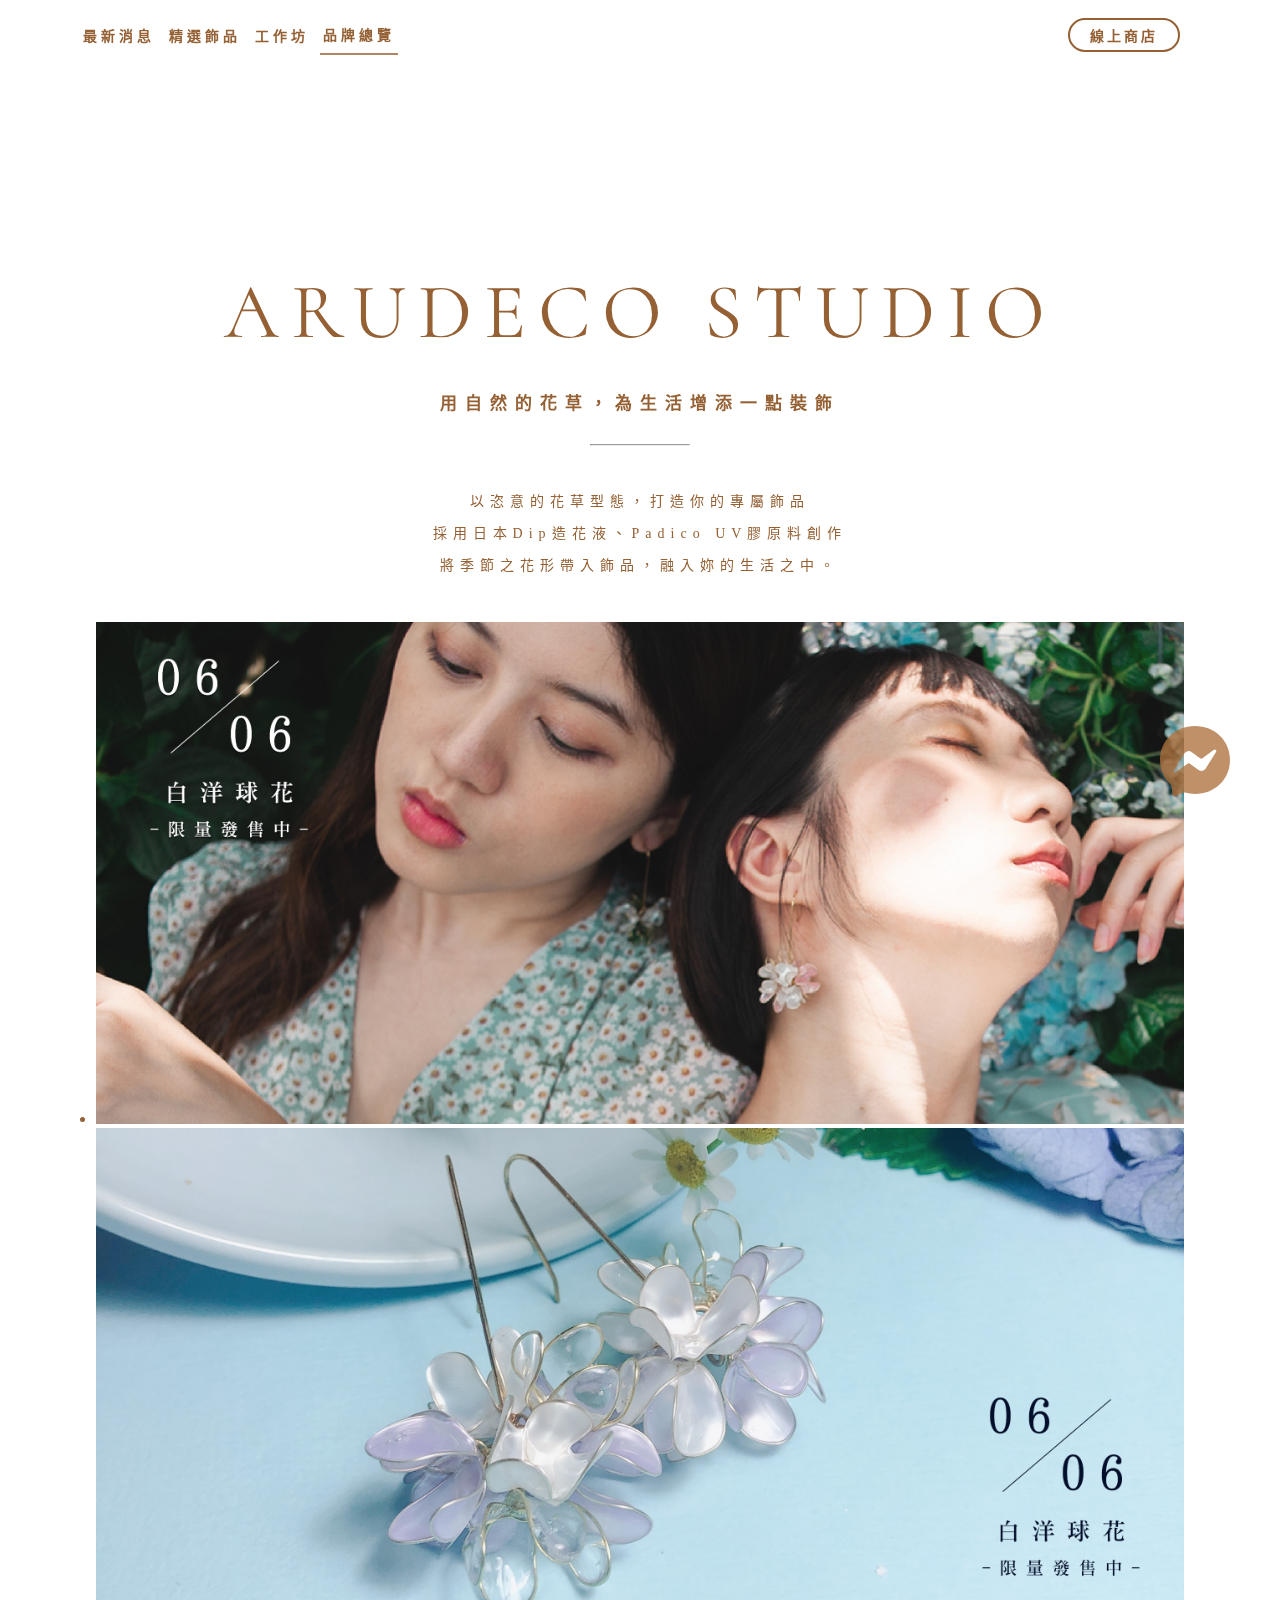
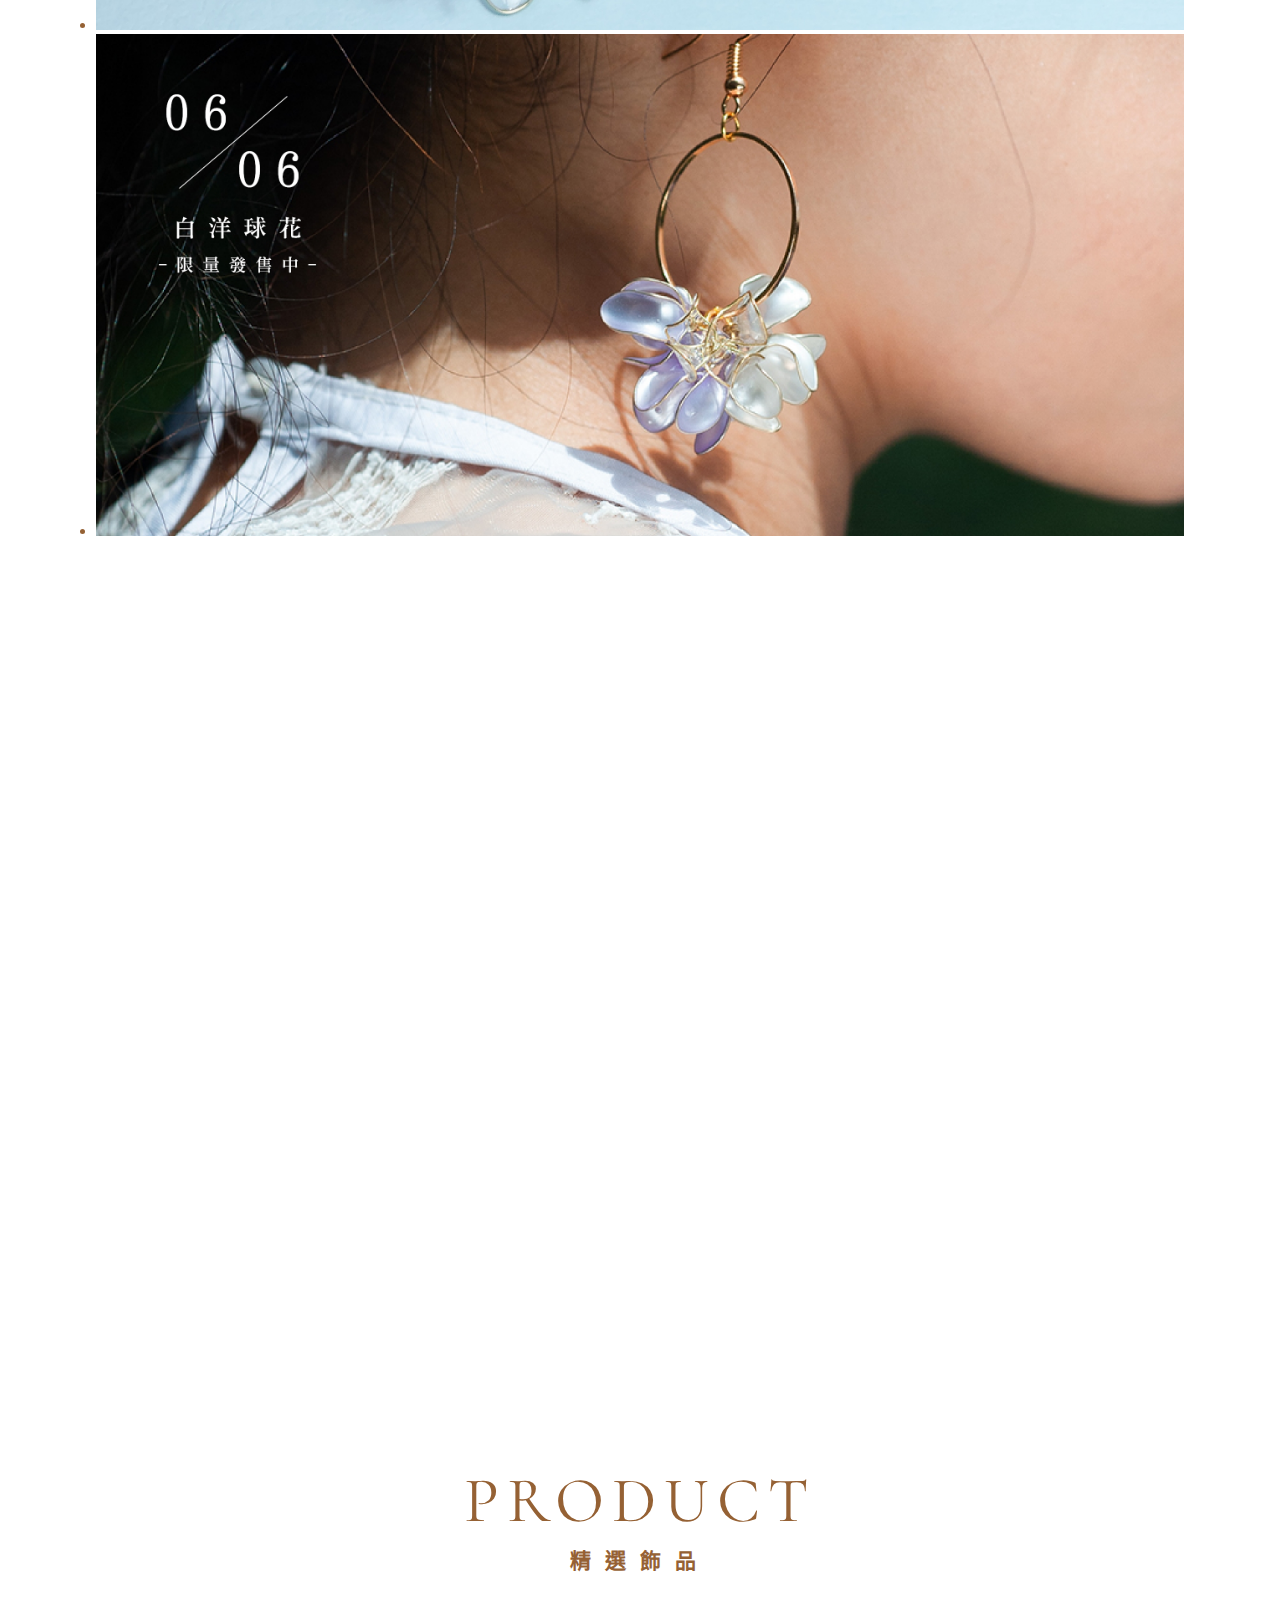
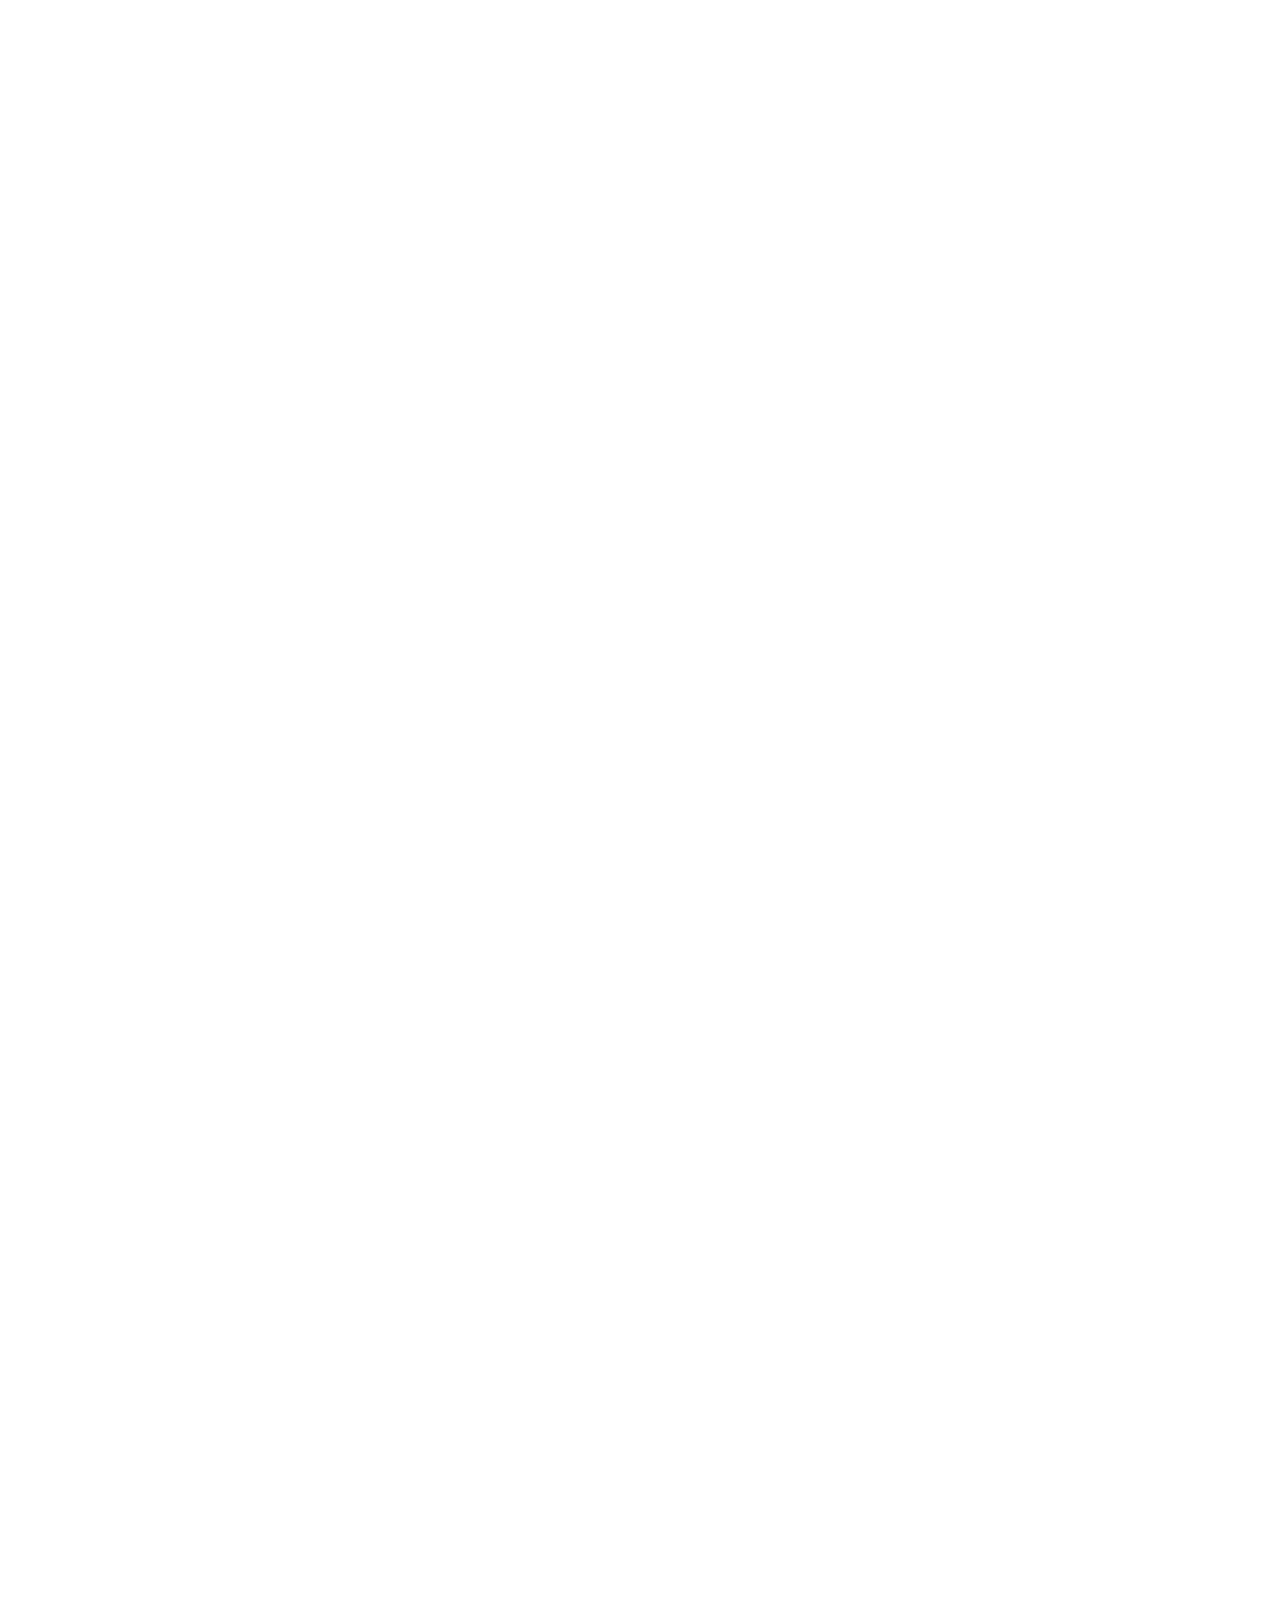
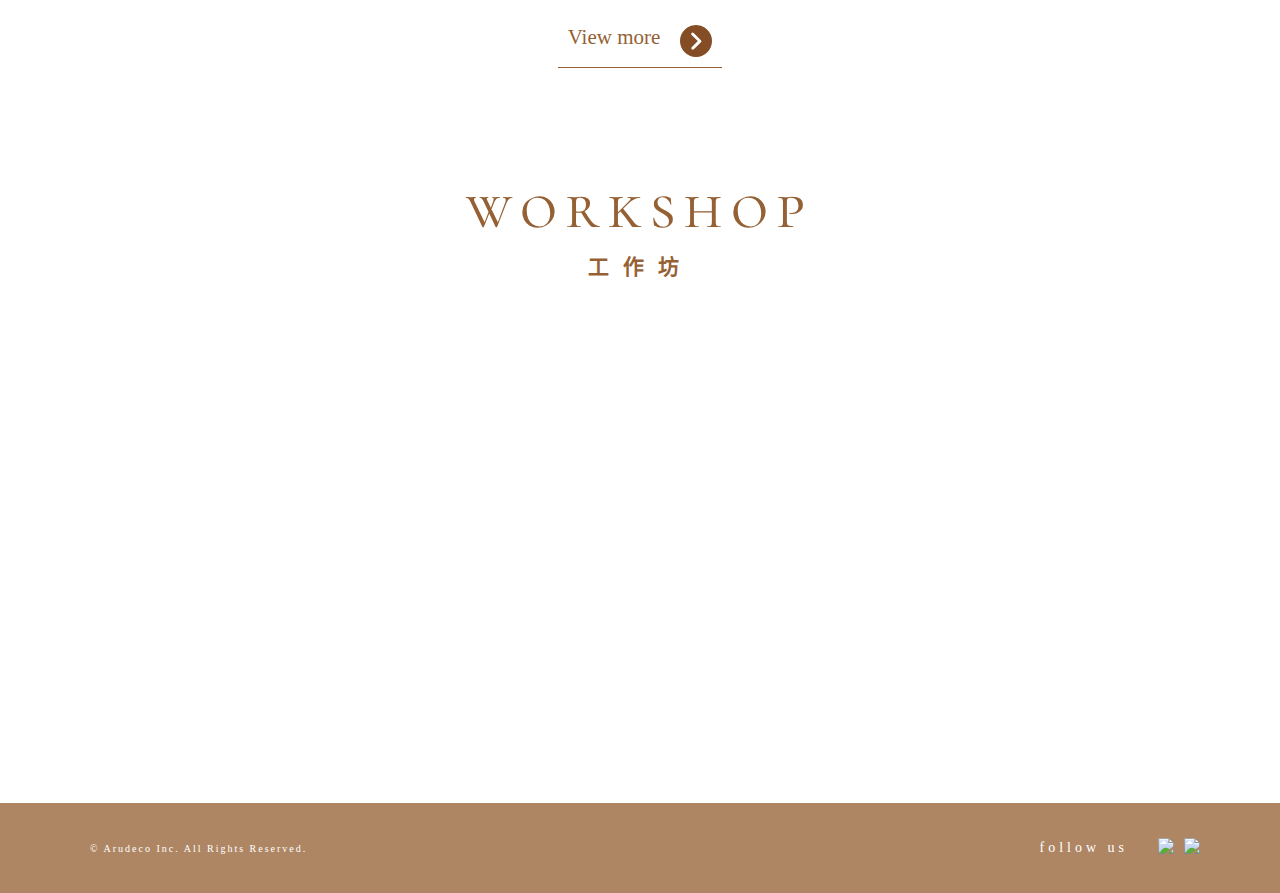
==== commit 807bcdca: "compelte1" ====
--- a/index.html
+++ b/index.html
@@ -75,9 +75,9 @@
 			<p data-aos="fade-up">以恣意的花草型態，打造你的專屬飾品<br>採用日本Dip造花液、Padico UV膠原料創作<br>將季節之花形帶入飾品，融入妳的生活之中。</p>
 
 			<ul class="banner_img">
-				<li><img src="./img/index_img.jpg" alt=""></li>
-				<li><img src="http://placehold.it/1360x620" alt=""></li>
-				<li><img src="http://placehold.it/1360x620" alt=""></li>
+				<li><img src="./img/index_photo-1@2x.jpg" alt=""></li>
+				<li><img src="./img/index_photo-2@2x.jpg" alt=""></li>
+				<li><img src="./img/index_photo-3@2x.jpg" alt=""></li>
 			</ul>
 
 		</section class="news_block">
@@ -92,30 +92,30 @@
 			<h3>最新消息</h3>
 			<div class="news_block_descipt" data-aos="fade-right">
 				<div class="text_block">
-					<a href="./html/news_article-1">
+					<a href="./html/news_event.html">
 						<p class="event">2020.10.10&emsp;小蝸牛市集 IN 台中審計新村</p>
 						<p class="description">数量限定で販売を開始した「和栗のカレ・オ・ショコラ」についてご紹介します。</p><a href=""></a>
 					</a>
 				</div>
-				<a href="./html/news_article-1">
+				<a href="./html/news_event.html">
 					<img src="./img/arrow.svg" alt="">
 				</a>
 			</div>
 			<div class="news_block_descipt" data-aos="fade-right">
 				<div class="text_block">
-					<a href="./html/news_article-2">
+					<a href="./html/news_event.html">
 						<p class="event">2020.06.06&emsp;邊緣人市集 IN 寶藏巖國際藝術村</p>
 						<p class="description">数量限定で販売を開始した「和栗のカレ・オ・ショコラ」についてご紹介します。</p><a href=""></a>
 					</a>
 				</div>
-				<a href="./html/news_article-2">
+				<a href="./html/news_event.html">
 					<img src="./img/arrow.svg" alt="">
 				</a>
 			</div>
 
 			<div class="swiper-wrapper">
 				<div class="card">
-					<a href="./html/news_article-2">
+					<a href="./html/news_event.html">
 						<div class="card_img" data-aos="zoom-in-up">
 							<img src="./img/swiper-wrapper-1@2x.jpg" alt="">
 						</div>
@@ -125,7 +125,7 @@
 				</div>
 				
 				<div class="card">
-					<a href="./html/news_article-3">
+					<a href="./html/news_event.html">
 						<div class="card_img" data-aos="zoom-in-up">
 							<img src="./img/swiper-wrapper-2@2x.jpg" alt="">
 						</div>
@@ -135,7 +135,7 @@
 				</div>
 				
 				<div class="card">
-         			<a href="./html/news_article-4">
+         			<a href="./html/news_event.html">
 						<div class="card_img" data-aos="zoom-in-up">
 							<img src="./img/swiper-wrapper-3@2x.jpg" alt="">
 						</div>
@@ -145,7 +145,7 @@
 				</div>
 
 				<div class="card">
-					<a href="./html/news_article-1">     
+					<a href="./html/news_event.html">     
 						<div class="card_img" data-aos="zoom-in-up">
 							<img src="./img/swiper-wrapper-4@2x.jpg" alt="">
 						</div>
@@ -191,7 +191,7 @@
 
 			<div class="product_itemblock">
 				<div class="product_card" data-aos="fade-down">
-					<a href="">     
+					<a href="./html/earrings_item.html">     
 						<div class="card_img">
 							<img src="./img/earrings_item-1 – 1@2x.jpg" alt="">
 						</div>
@@ -199,14 +199,14 @@
 						<div class="product_card_description">
 							<p class="card_title">莫蘭迪綠《白洋球花》</p>
 							<p class="date">NT$ 780</p>
-							<p class="buy_it" href="">馬上選購</p>
+							<p class="buy_it">馬上選購</p>
 						</div>
 
 					</a> 
 				</div>
 
 				<div class="product_card" data-aos="fade-up">
-					<a href="">     
+					<a href="./html/earrings_item.html">     
 						<div class="card_img">
 							<img src="./img/product_item – 2@2x.jpg" alt="">
 						</div>
@@ -214,14 +214,14 @@
 						<div class="product_card_description">
 							<p class="card_title">紫藤《夏日圈圈仙女》</p>
 							<p class="date">NT$ 780</p>
-							<p class="buy_it" href="">馬上選購</p>
+							<p class="buy_it">馬上選購</p>
 						</div>
 
 					</a> 
 				</div>
 
 				<div class="product_card" data-aos="fade-down">
-					<a href="">     
+					<a href="./html/earrings_item.html">     
 						<div class="card_img">
 							<img src="./img/product_item – 3@2x.jpg" alt="">
 						</div>
@@ -229,7 +229,7 @@
 						<div class="product_card_description">
 							<p class="card_title">珍珠白《三色堇》</p>
 							<p class="date">NT$ 780</p>
-							<p class="buy_it" href="">馬上選購</p>
+							<p class="buy_it">馬上選購</p>
 						</div>
 					</a> 
 				</div>
@@ -237,7 +237,7 @@
 			</div>
 
 			<div class="viewmore">
-				<a  href="">View&nbsp;more</a>
+				<a  href="./html/jewelry.html">View&nbsp;more</a>
 				<img src="./img/arrow – 2.svg" alt="">
 			</div>	
 
--- a/css/index.css
+++ b/css/index.css
@@ -57,7 +57,7 @@
 }
 
 ul.banner_img{
-    width: 90%;
+    width: 85%;
     padding-inline-start: 0px;
     margin: 0 auto;
     /* width: calc(100%-160px); */
@@ -665,9 +665,32 @@
 }
 
 
-@media (min-width: 500px) and(max-width: 768px){
+@media (max-width: 767px){
+    main{
+        margin: 0 auto;
+        text-align: center;
+        width: calc(100% - 20px);
+    }
+
+    section.brand_descript h2 {
+        font-size: 48px;
+        letter-spacing: 5px;
+    }
+
+    .title_block h2 {
+        font-size: 48px;
+        letter-spacing: 4px;
+    }
+    
+
     .title_block img{
         display: none;
+    }
+
+    section.brand_descript p {
+        line-height: 2rem;
+        font-size: 12px;
+        letter-spacing: 1px;
     }
 
     section.news_block div.news_block_descipt{
@@ -698,10 +721,12 @@
 
     div.product_storyblock_textblock{
         text-align: center;
+        margin: 0;
+        padding: 20px 0px 20px 0px;
     }
 
     div.product_storyblock_textblock p{
-        margin: 40px 15px 40px 15px;
+        margin: 40px 10px 40px 10px;
     }
 
     div.product_storyblock_textblock h3{
@@ -711,6 +736,7 @@
         line-height: 2rem;
     }
 
+
     /* 飾品製作描述區 -----------------------------------------*/
 
     section.product_block .product_descript_block{
@@ -721,7 +747,7 @@
     
     section.product_block .product_descript_textblock{
         text-align: center;
-        width: 80%;
+        width: 100%;
         margin: 50px 0 50px 0;
     }
 
@@ -734,123 +760,7 @@
 
     .product_itemblock .product_card {
         margin-right: initial;
-    }
-
- 
-
-    /* 工作坊區//////////////////////////////////////// */
-    div.workshop_storyblock{
-        flex-direction: column;
-    }
-
-    div.workshop_storyblock img{
-        width: 100%;
-    }
-
-    div.workshop_storyblock_textblock{
-        padding: 50px 20px 50px 20px;
-        text-align: center;
-    }
-
-}
-
-
-@media (max-width: 499px){
-
-    main{
-        margin: 0 auto;
-        text-align: center;
-        width: calc(100% - 20px);
-    }
-
-    section.brand_descript h2 {
-        font-size: 48px;
-        letter-spacing: 5px;
-    }
-
-    .title_block h2 {
-        font-size: 48px;
-        letter-spacing: 4px;
-    }
-    
-
-    .title_block img{
-        display: none;
-    }
-
-    section.brand_descript p {
-        line-height: 2rem;
-        font-size: 12px;
-        letter-spacing: 1px;
-    }
-
-    section.news_block div.news_block_descipt{
-        width: 85%;
-    }
-
-    section.news_block div.news_block_descipt .text_block a > p.event{
-        font-size: 16px;
-        letter-spacing: 2px;
-    }
-
-    section.news_block .swiper-wrapper{
-        flex-direction: column;
-    }
-
-    .swiper-wrapper .card{
-        width: 100%;
-    }
-
-    /* 精選飾品區//////////////////////////////////////// */
-    div.product_storyblock{
-        flex-direction: column-reverse;
-    }
-
-    div.product_storyblock img{
-        width: 100%;
-    }
-
-    div.product_storyblock_textblock{
-        text-align: center;
-        margin: 0;
-        padding: 20px 10px 20px 10px;
-    }
-
-    div.product_storyblock_textblock p{
-        margin: 40px 10px 40px 10px;
-    }
-
-    div.product_storyblock_textblock h3{
-        font-size: 18px;
-        letter-spacing: 5px;
-        margin-top: 50px;
-        line-height: 2rem;
-    }
-
-
-    /* 飾品製作描述區 -----------------------------------------*/
-
-    section.product_block .product_descript_block{
-        flex-direction: column;
-        margin: 0 auto;
-    }
-
-    
-    section.product_block .product_descript_textblock{
-        text-align: center;
         width: 80%;
-        margin: 50px 0 50px 0;
-    }
-
-    /* 精選飾品卡片區--------------------------------- */
-    section.product_block .product_itemblock{
-        flex-direction: column;
-        margin: 0 auto;
-        justify-content: initial
-    }
-
-    .product_itemblock .product_card {
-        margin-right: initial;
     }
 
  
@@ -876,7 +786,20 @@
         margin: 0;
     }
 
-}
-
-
-
+    a.showmenu{
+        padding: 0 0 0 15px;
+
+    }
+
+    .header{
+        padding: 0 15px 0 15px;
+    }
+
+    .footer{
+        padding: 0 15px 0 15px;
+    }
+
+}
+
+
+
